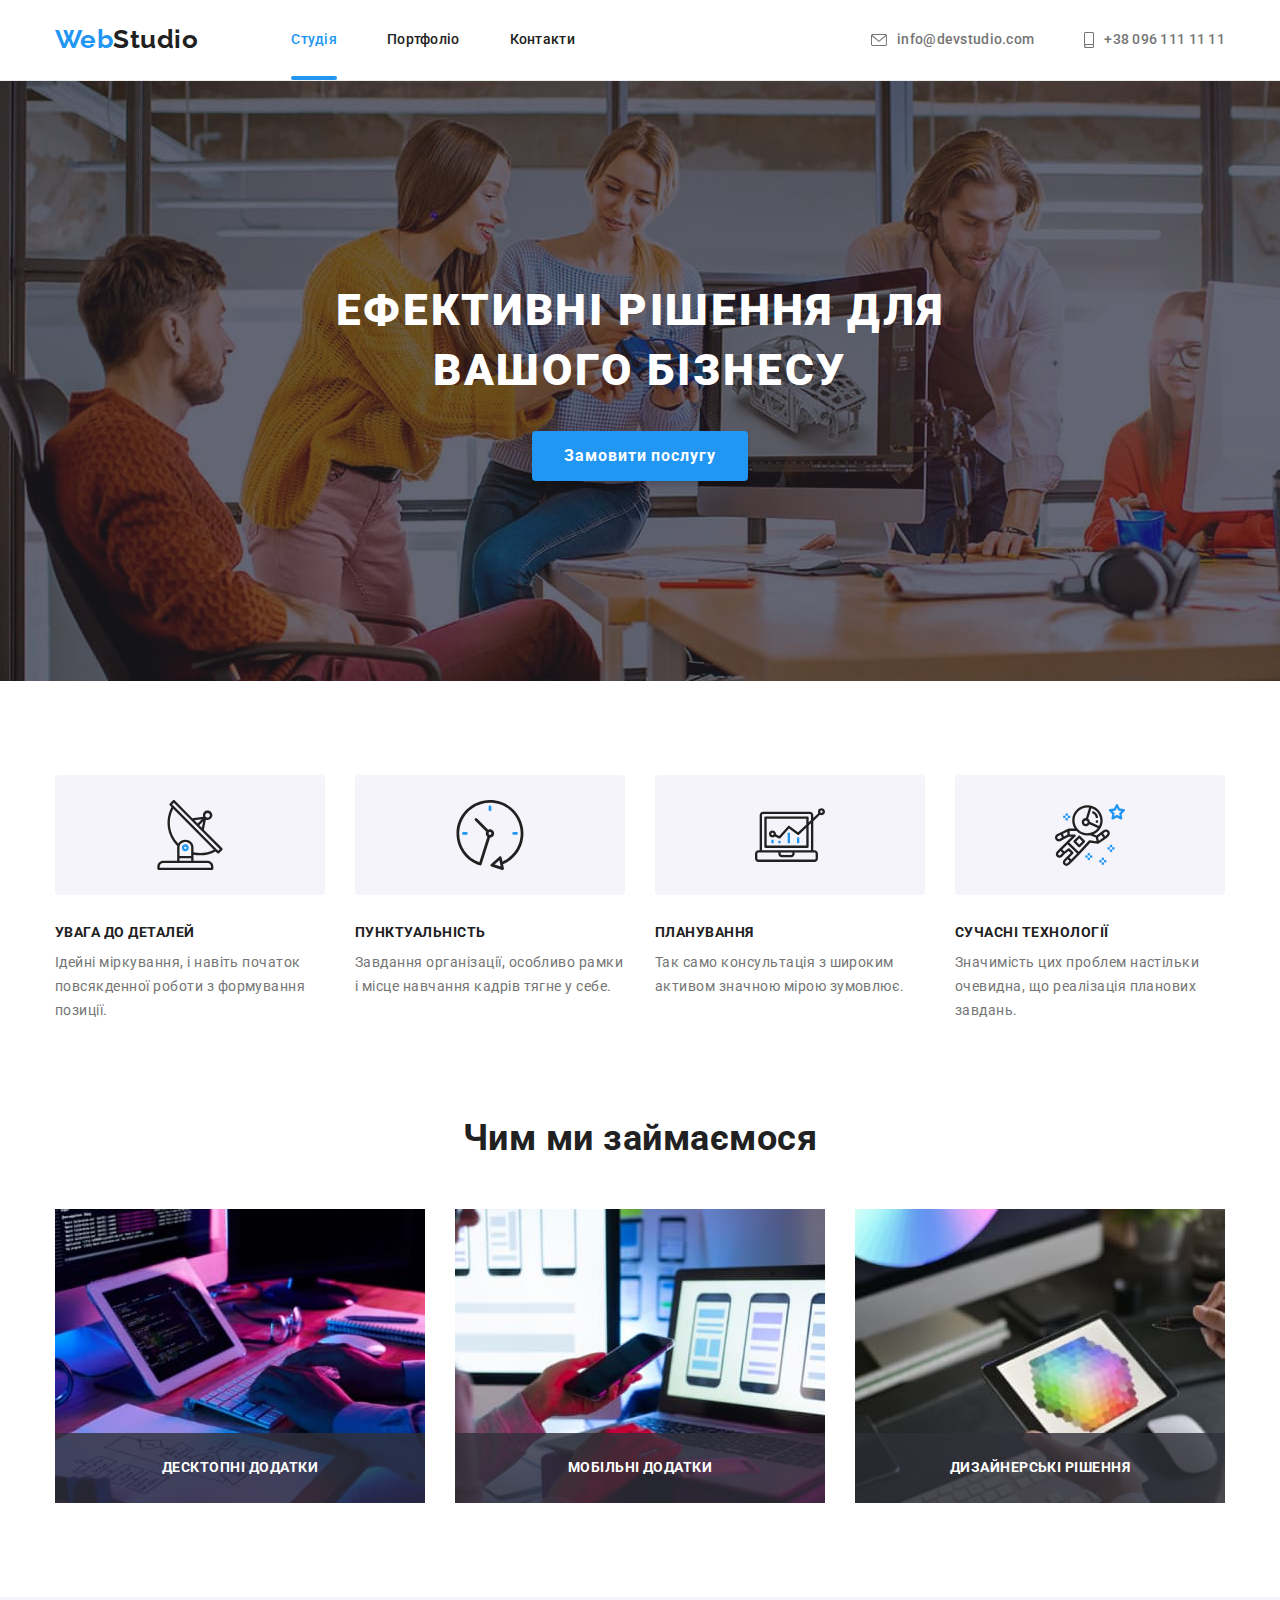
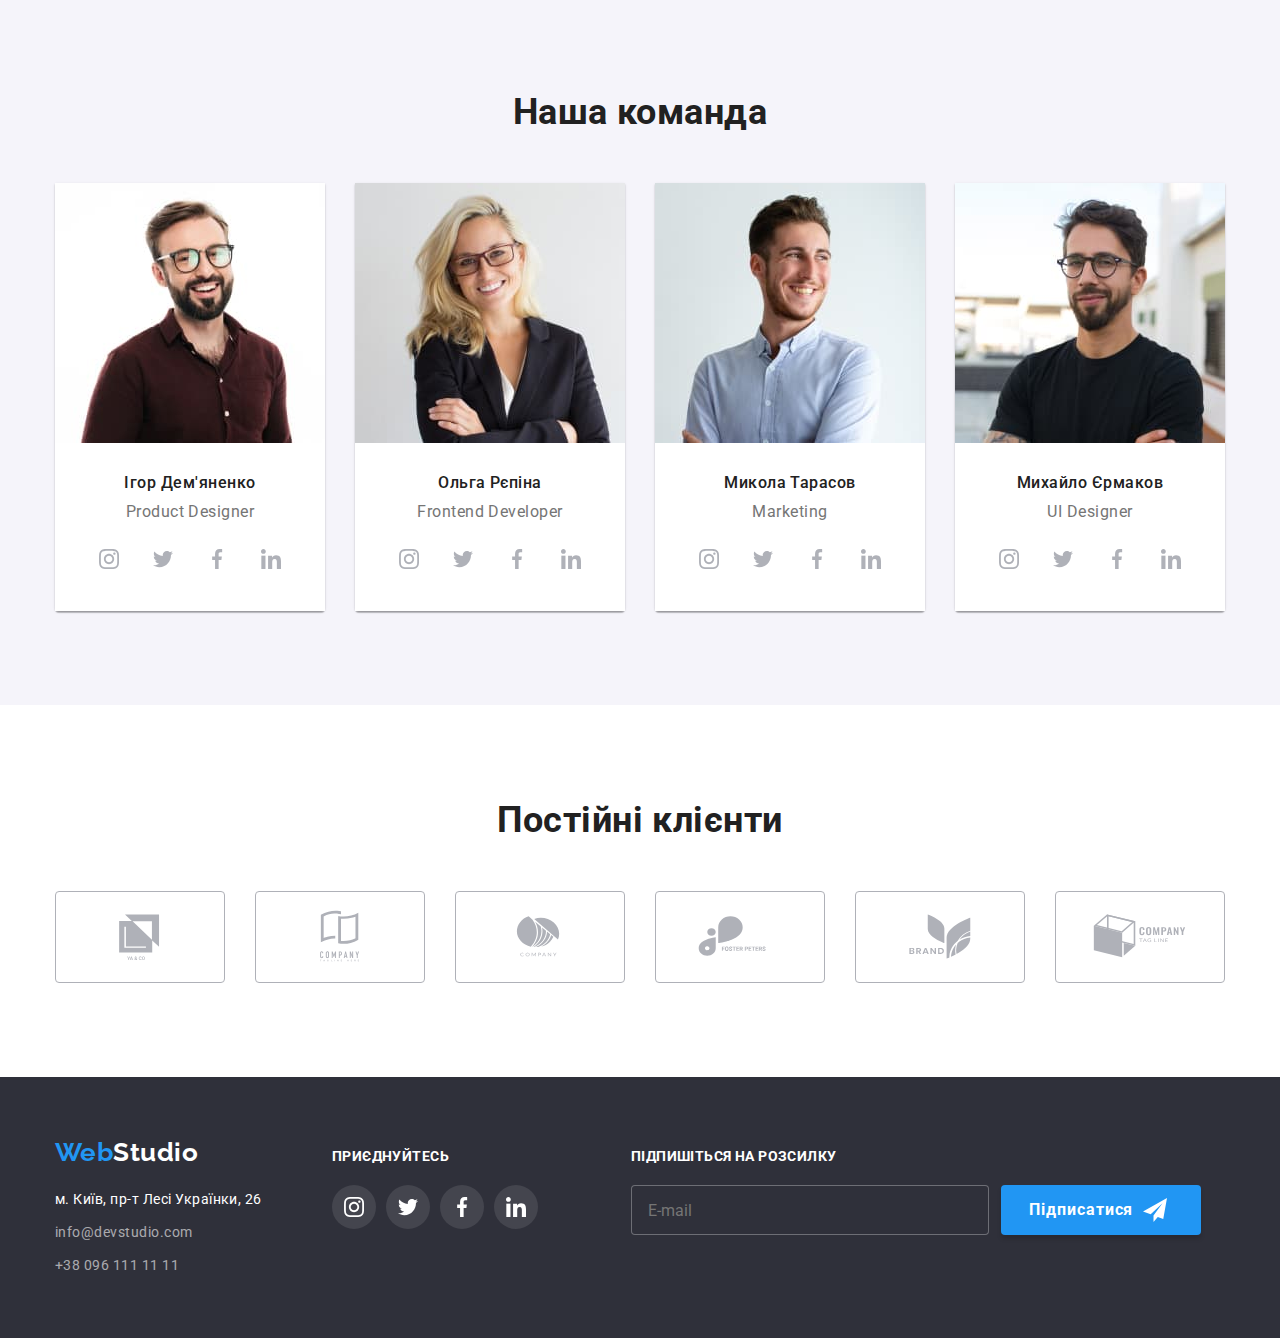
==== index.html @ 3411f54d "Initial commit" ====
<!DOCTYPE html>
<html lang="uk">
  <head>
    <meta charset="UTF-8" />
    <meta http-equiv="X-UA-Compatible" content="IE=edge" />
    <meta name="viewport" content="width=device-width, initial-scale=1.0" />
    <title>WebStudio</title>
    <link
      rel="stylesheet"
      href="https://cdnjs.cloudflare.com/ajax/libs/modern-normalize/1.0.0/modern-normalize.min.css"
    />
    <link rel="preconnect" href="https://fonts.googleapis.com" />
    <link rel="preconnect" href="https://fonts.gstatic.com" crossorigin />
    <link
      href="https://fonts.googleapis.com/css2?family=Raleway:wght@700&family=Roboto:wght@400;500;700;900&display=swap"
      rel="stylesheet"
    />
    <link rel="stylesheet" href="./css/styles.css" />
  </head>
  <body>
    <header class="header">
      <div class="navi-main container">
        <nav class="navi">
          <a href="./index.html" class="header-logo"
            >Web<span class="header-studio">Studio</span></a
          >
          <ul class="navi-list">
            <li class="navi-item">
              <a href="./index.html" class="navigation current">Студія</a>
            </li>
            <li class="navi-item"><a href="./portfolio.html" class="navigation">Портфоліо</a></li>
            <li class="navi-item"><a href="#" class="navigation">Контакти</a></li>
          </ul>
        </nav>

        <ul class="cont-list">
          <li class="cont-item contacts">
            <a href="mailto:info@devstudio.com" class="contacts-top"
              ><svg class="icon-contacts" width="16" height="12">
                <use href="./images/icons.svg#icon-envelope"></use></svg
              >info@devstudio.com</a
            >
          </li>
          <li class="cont-item">
            <a href="tel:+380961111111" class="contacts-top"
              ><svg class="icon-contacts" width="10" height="16">
                <use href="./images/icons.svg#icon-smartphone"></use></svg
              >+38 096 111 11 11</a
            >
          </li>
        </ul>
      </div>
    </header>
    <main>
      <section class="hero">
        <div class="container">
          <h1 class="hero-title">Ефективні рішення для вашого бізнесу</h1>
          <button type="button" class="button-hero" data-modal-open>Замовити послугу</button>
        </div>
      </section>
      <section class="advantages section">
        <div class="container">
          <h2 class="visually-hidden">Наші переваги</h2>
          <ul class="advantages-list">
            <li class="advantages-item icon-antenna">
              <h3 class="advantages-subtitle">Увага до деталей</h3>
              <p class="advantages-text">
                Ідейні міркування, і навіть початок повсякденної роботи з формування позиції.
              </p>
            </li>
            <li class="advantages-item icon-clock">
              <h3 class="advantages-subtitle">Пунктуальність</h3>
              <p class="advantages-text">
                Завдання організації, особливо рамки і місце навчання кадрів тягне у себе.
              </p>
            </li>
            <li class="advantages-item icon-diagram">
              <h3 class="advantages-subtitle">Планування</h3>
              <p class="advantages-text">
                Так само консультація з широким активом значною мірою зумовлює.
              </p>
            </li>
            <li class="advantages-item icon-astronaut">
              <h3 class="advantages-subtitle">Сучасні технології</h3>
              <p class="advantages-text">
                Значимість цих проблем настільки очевидна, що реалізація планових завдань.
              </p>
            </li>
          </ul>
        </div>
      </section>
      <section class="projects section">
        <div class="container">
          <h2 class="title projects-title">Чим ми займаємося</h2>
          <ul class="projects-list">
            <li class="projects-item">
              <h3 class="projects-subtitle">Десктопні додатки</h3>
              <img src="./images/imgone.jpg" alt="Програміст працює" width="370" />
            </li>
            <li class="projects-item">
              <h3 class="projects-subtitle">Мобільні додатки</h3>
              <img src="./images/imgtwo.jpg" alt=" Веб дизайнер розробляє додаток" width="370" />
            </li>
            <li class="projects-item">
              <h3 class="projects-subtitle">Дизайнерські рішення</h3>
              <img src="./images/imgthree.jpg" alt="Художник працює з планшетом" width="370" />
            </li>
          </ul>
        </div>
      </section>
      <section class="profile section">
        <div class="container">
          <h2 class="title profile-title">Наша команда</h2>
          <ul class="profile-list">
            <li class="profile-box">
              <img src="./images/teamone.jpg" alt="Ігор Дем'яненко" width="270" />
              <div class="profile-background">
                <h3 class="profile-subtitle">Ігор Дем'яненко</h3>
                <p lang="en" class="profile-text">Product Designer</p>
                <ul class="network-list">
                  <li>
                    <a href="" class="network-link"
                      ><svg class="icon-net" width="20" height="20">
                        <use href="./images/icons.svg#icon-instagram"></use></svg
                    ></a>
                  </li>
                  <li>
                    <a href="" class="network-link"
                      ><svg class="icon-net" width="20" height="20">
                        <use href="./images/icons.svg#icon-twitter"></use></svg
                    ></a>
                  </li>
                  <li>
                    <a href="" class="network-link"
                      ><svg class="icon-net" width="20" height="20">
                        <use href="./images/icons.svg#icon-facebook"></use></svg
                    ></a>
                  </li>
                  <li>
                    <a href="" class="network-link"
                      ><svg class="icon-net" width="20" height="20">
                        <use href="./images/icons.svg#icon-linkedin"></use></svg
                    ></a>
                  </li>
                </ul>
              </div>
            </li>
            <li class="profile-box">
              <img src="./images/teamtwo.jpg" alt="Ольга Рєпіна" width="270" />
              <div class="profile-background">
                <h3 class="profile-subtitle">Ольга Рєпіна</h3>
                <p lang="en" class="profile-text">Frontend Developer</p>
                <ul class="network-list">
                  <li class="network-item">
                    <a href="" class="network-link"
                      ><svg class="icon-net" width="20" height="20">
                        <use href="./images/icons.svg#icon-instagram"></use></svg
                    ></a>
                  </li>
                  <li class="network-item">
                    <a href="" class="network-link"
                      ><svg class="icon-net" width="20" height="20">
                        <use href="./images/icons.svg#icon-twitter"></use></svg
                    ></a>
                  </li>
                  <li class="network-item">
                    <a href="" class="network-link"
                      ><svg class="icon-net" width="20" height="20">
                        <use href="./images/icons.svg#icon-facebook"></use></svg
                    ></a>
                  </li>
                  <li class="network-item">
                    <a href="" class="network-link"
                      ><svg class="icon-net" width="20" height="20">
                        <use href="./images/icons.svg#icon-linkedin"></use></svg
                    ></a>
                  </li>
                </ul>
              </div>
            </li>
            <li class="profile-box">
              <img src="./images/teamthree.jpg" alt="Микола Тарасов" width="270" />
              <div class="profile-background">
                <h3 class="profile-subtitle">Микола Тарасов</h3>
                <p lang="en" class="profile-text">Marketing</p>
                <ul class="network-list">
                  <li class="network-item">
                    <a href="" class="network-link"
                      ><svg class="icon-net" width="20" height="20">
                        <use href="./images/icons.svg#icon-instagram"></use></svg
                    ></a>
                  </li>
                  <li class="network-item">
                    <a href="" class="network-link"
                      ><svg class="icon-net" width="20" height="20">
                        <use href="./images/icons.svg#icon-twitter"></use></svg
                    ></a>
                  </li>
                  <li class="network-item">
                    <a href="" class="network-link"
                      ><svg class="icon-net" width="20" height="20">
                        <use href="./images/icons.svg#icon-facebook"></use></svg
                    ></a>
                  </li>
                  <li class="network-item">
                    <a href="" class="network-link"
                      ><svg class="icon-net" width="20" height="20">
                        <use href="./images/icons.svg#icon-linkedin"></use></svg
                    ></a>
                  </li>
                </ul>
              </div>
            </li>
            <li class="profile-box">
              <img src="./images/teamfour.jpg" alt="Михайло Єрмаков" width="270" />
              <div class="profile-background">
                <h3 class="profile-subtitle">Михайло Єрмаков</h3>
                <p lang="en" class="profile-text">UI Designer</p>
                <ul class="network-list">
                  <li class="network-item">
                    <a href="" class="network-link"
                      ><svg class="icon-net" width="20" height="20">
                        <use href="./images/icons.svg#icon-instagram"></use></svg
                    ></a>
                  </li>
                  <li class="network-item">
                    <a href="" class="network-link"
                      ><svg class="icon-net" width="20" height="20">
                        <use href="./images/icons.svg#icon-twitter"></use></svg
                    ></a>
                  </li>
                  <li class="network-item">
                    <a href="" class="network-link"
                      ><svg class="icon-net" width="20" height="20">
                        <use href="./images/icons.svg#icon-facebook"></use></svg
                    ></a>
                  </li>
                  <li class="network-item">
                    <a href="" class="network-link"
                      ><svg class="icon-net" width="20" height="20">
                        <use href="./images/icons.svg#icon-linkedin"></use></svg
                    ></a>
                  </li>
                </ul>
              </div>
            </li>
          </ul>
        </div>
      </section>
      <section class="clients section">
        <div class="container">
          <h2 class="title">Постійні клієнти</h2>
          <ul class="clients-list">
            <li class="clients-item">
              <a href="" class="clients-link"
                ><svg width="106" height="60" class="icon-clients">
                  <use href="./images/icons.svg#icon-logoyaco"></use></svg
              ></a>
            </li>
            <li class="clients-item">
              <a href="" class="clients-link"
                ><svg width="106" height="60" class="icon-clients">
                  <use href="./images/icons.svg#icon-logotagline"></use></svg
              ></a>
            </li>
            <li class="clients-item">
              <a href="" class="clients-link"
                ><svg width="106" height="60" class="icon-clients">
                  <use href="./images/icons.svg#icon-logocompany"></use></svg
              ></a>
            </li>
            <li class="clients-item">
              <a href="" class="clients-link"
                ><svg width="106" height="60" class="icon-clients">
                  <use href="./images/icons.svg#icon-logofoster"></use></svg
              ></a>
            </li>
            <li class="clients-item">
              <a href="" class="clients-link"
                ><svg width="106" height="60" class="icon-clients">
                  <use href="./images/icons.svg#icon-logobrand"></use></svg
              ></a>
            </li>
            <li class="clients-item">
              <a href="" class="clients-link"
                ><svg width="106" height="60" class="icon-clients">
                  <use href="./images/icons.svg#icon-logotagcompany"></use></svg
              ></a>
            </li>
          </ul>
        </div>
      </section>
    </main>
    <footer class="footer">
      <div class="footer-container">
        <div class="contacts-block">
          <a href="./index.html" class="footer-logo"
            >Web<span class="footer-studio">Studio</span></a
          >
          <address>
            <ul class="address-list">
              <li class="address-item">
                <a
                  href="https://goo.gl/maps/CPtrU1FHBa2aNyZL9"
                  target="_blank"
                  rel="noopener noreferrer nofollow"
                  class="map-link"
                  >м. Київ, пр-т Лесі Українки, 26
                </a>
              </li>
              <li class="address-item">
                <a href="mailto:info@devstudio.com" class="contacts-bottom">info@devstudio.com</a>
              </li>
              <li class="address-item">
                <a href="tel:+380961111111" class="contacts-bottom">+38 096 111 11 11</a>
              </li>
            </ul>
          </address>
        </div>
        <div class="footer-social">
          <p class="footer-subtitle">Приєднуйтесь</p>
          <ul class="network-list">
            <li class="footer-item">
              <a href="" class="footer-link">
                <svg class="icon-net" width="20" height="20">
                  <use href="./images/icons.svg#icon-instagram"></use>
                </svg>
              </a>
            </li>
            <li class="footer-item">
              <a href="" class="footer-link"
                ><svg class="icon-net" width="20" height="20">
                  <use href="./images/icons.svg#icon-twitter"></use></svg
              ></a>
            </li>
            <li class="footer-item">
              <a href="" class="footer-link"
                ><svg class="icon-net" width="20" height="20">
                  <use href="./images/icons.svg#icon-facebook"></use></svg
              ></a>
            </li>
            <li class="footer-item">
              <a href="" class="footer-link"
                ><svg class="icon-net" width="20" height="20">
                  <use href="./images/icons.svg#icon-linkedin"></use></svg
              ></a>
            </li>
          </ul>
        </div>
        <div class="footer-subscription">
          <form class="request-form">
            <label class="footer-subtitle" name="form-label" for="person-email"
              >Підпишіться на розсилку
            </label>
            <div class="subscription-sending">
              <input
                type="email"
                class="form-input"
                name="form-input"
                id="person-email"
                placeholder="E-mail"
              />
              <button type="submit" class="button-subscription">
                Підписатися
                <svg class="icon-footer" width="24" height="24">
                  <use href="./images/icons.svg#icon-iconsend"></use>
                </svg>
              </button>
            </div>
          </form>
        </div>
      </div>
    </footer>

    <div class="backdrop is-hidden" data-modal>
      <div class="modal">
        <button class="modal-close-btn icon-modal" type="button" data-modal-close>
          <svg class="modal-close-icon" width="18" height="18">
            <use href="./images/icons.svg#icon-close-black"></use>
          </svg>
        </button>

        <form class="modal-menu">
          <h2 class="modal-title">Залиште свої дані, ми вам передзвонимо</h2>

          <label class="modal-label" for="person-name">Ім'я</label>
          <div class="modal-control">
            <input class="modal-input" type="text" name="person-name" id="person-name" />
            <svg class="modal-icon" width="18" height="18">
              <use href="./images/icons.svg#icon-iconperson"></use>
            </svg>
          </div>

          <label class="modal-label" for="person-telephone">Телефон</label>
          <div class="modal-control">
            <input class="modal-input" type="tel" name="person-telephone" id="person-telephone" />
            <svg class="modal-icon" width="18" height="18">
              <use href="./images/icons.svg#icon-iconphone"></use>
            </svg>
          </div>

          <label class="modal-label" for="person-mail">Пошта</label>
          <div class="modal-control">
            <input class="modal-input" type="email" name="person-mail" id="person-mail" />
            <svg class="modal-icon" width="18" height="18">
              <use href="./images/icons.svg#icon-iconemail"></use>
            </svg>
          </div>

          <label class="modal-label" for="person-comment">Коментар</label>
          <textarea
            class="modal-textarea"
            id="person-comment"
            name="person-comment"
            placeholder="Введіть текст"
          ></textarea>

          <div class="modal-checkbox">
            <label class="checkbox-label" for="terms-checkbox">
              <div class="checkbox-icon">
                <input
                  class="checkbox-input visually-hidden"
                  id="terms-checkbox"
                  type="checkbox"
                  name="terms-checkbox"
                />
                <svg class="check-icon" width="16" height="15">
                  <use href="./images/icons.svg#icon-iconcheck"></use>
                </svg>
              </div>
              Погоджуюся з розсилкою та приймаю
              <a class="checkbox-link" href="#">Умови договору</a></label
            >
          </div>
          <button type="submit" class="button-modal">Відправити</button>
        </form>
      </div>
    </div>

    <script src="./js/modal.js"></script>
  </body>
</html>
---- css/styles.css ----
/* основний фон білий #ffffff */
/* акцент #2196f3 */
/* основний колір тексту #757575; */
/* колір заголовків текстку #212121; */
/* колір фону футера #2f303a */
/* 
 */

:root {
  --primary-text-color: #757575;
  --title-text-color: #212121;
  --primary-text-footer: rgba(255, 255, 255, 0.6);
  --accent-color: #2196f3;
  --primary-white-color: #ffffff;
  --primary-background-footer: #2f303a;
  --filter-background: #f5f4fa;
  --primary-icon-color: #afb1b8;
  --item-set-gap: 30px;
  --icon-set-gap: 10px;
  --transition-time: cubic-bezier(0.4, 0, 0.2, 1);
}

body {
  background-color: var(--primary-white-color);
  color: var(--primary-text-color);
  font-family: 'Roboto', sans-serif;
  letter-spacing: 0.03em;
}

h1,
h2,
h3,
h4,
h5,
h6,
p {
  margin: 0;
}
ul {
  list-style: none;
  margin: 0;
  padding: 0;
}

img {
  display: block;
  /* object-fit: cover; */
}
.section {
  padding-top: 94px;
  padding-bottom: 94px;
}

.container {
  width: 1200px;
  padding-left: 15px;
  padding-right: 15px;
  margin: 0 auto;
}

/* .list {
  list-style-type: none;
  display: flex;
  margin: 0;
  padding: 0;
} */

.title {
  color: var(--title-text-color);
  font-weight: 700;
  font-size: 36px;
  line-height: 1.17;
  text-align: center;
  margin-bottom: 50px;
}
/* Логотип верхній */

.header-logo {
  font-family: 'Raleway', sans-serif;
  color: var(--accent-color);
  font-weight: 700;
  font-size: 26px;
  line-height: 1.19;
  text-decoration-line: none;
  padding-top: 24px;
  padding-bottom: 25px;
  margin-right: 93px;
}

.header-studio {
  font-family: 'raleway', sans-serif;
  color: var(--title-text-color);
  font-weight: 700;
  font-size: 26px;
  line-height: 1.19;
  text-decoration-line: none;
  padding-top: 24px;
  padding-bottom: 25px;
}

.header {
  border-bottom: 1px solid #ececec;
}

/* Навігація */
.navi-main {
  display: flex;
}

.navi {
  padding: 0;
  margin: 0;
  display: flex;
  align-items: center;
  margin-right: auto;
}

.navi-list {
  display: flex;
  align-items: center;
  padding: 0;
  margin: 0;
}

.navi-item {
  display: flex;
  align-content: center;
  /* position: relative; */
}

.navi-item:not(:last-child) {
  margin-right: 50px;
}

.navigation {
  color: var(--title-text-color);
  text-decoration-line: none;
  font-weight: 500;
  font-size: 14px;
  line-height: 1.14;
  letter-spacing: 0.02em;
  padding-top: 32px;
  padding-bottom: 32px;
  transition: color 250ms var(--transition-time);
  position: relative;
}

.navigation:hover,
.navigation:focus {
  color: var(--accent-color);
}

.navigation.current::after {
  content: '';
  position: absolute;
  width: 100%;
  height: 4px;
  background-color: var(--accent-color);
  border-radius: 2px;
  bottom: 0;
  right: 0px;
}

.navigation.current {
  color: var(--accent-color);
}

/* Контакти */

.cont-list {
  display: flex;
  align-items: center;
  padding: 0;
  margin: 0;
}

.cont-item {
  display: flex;
  align-content: center;
  justify-content: center;
}

.icon-contacts {
  margin-right: 10px;
}

.cont-item.contacts:not(:last-child) {
  margin-right: 50px;
}
.contacts-list {
  list-style-type: none;
}

.contacts-top {
  color: var(--primary-text-color);
  text-decoration-line: none;
  font-weight: 500;
  font-size: 14px;
  line-height: 1.14;
  letter-spacing: 0.02em;
  padding-top: 32px;
  padding-bottom: 32px;
  fill: var(--primary-text-color);
  display: flex;
  align-items: center;
  justify-content: center;
  transition: color 250ms var(--transition-time), fill 250ms var(--transition-time);
}

.contacts-top:hover,
.contacts-top:focus {
  color: var(--accent-color);
  fill: var(--accent-color);
}

/* Герой */

.hero {
  background-color: var(--primary-background-footer);
  display: flex;
  flex-direction: column;
  align-items: center;
  padding-top: 200px;
  padding-bottom: 200px;
  max-width: 1600px;
  height: 600px;
  margin: 0 auto;
  background-image: linear-gradient(to right, rgba(47, 48, 58, 0.4), rgba(47, 48, 58, 0.4)),
    url(../images/herobackground.jpg);
}

.hero-title {
  color: var(--primary-white-color);
  font-weight: 900;
  font-size: 44px;
  line-height: 1.36;
  text-align: center;
  letter-spacing: 0.06em;
  text-transform: uppercase;
  display: flex;
  width: 696px;
  margin-bottom: 30px;
  margin-right: auto;
  margin-left: auto;
}

.container > .button-hero {
  display: flex;
  margin: 0 auto;
}

.button-hero {
  font-family: inherit;
  color: var(--primary-white-color);
  background-color: var(--accent-color);
  border-color: var(--accent-color);
  border-radius: 4px;
  border-style: none;
  font-weight: 700;
  font-size: 16px;
  line-height: 1.88;
  letter-spacing: 0.06em;
  cursor: pointer;
  box-shadow: 0px 4px 4px rgba(0, 0, 0, 0.15);
  padding: 10px 32px;
  transition: background-color 250ms var(--transition-time),
    border-color 250ms var(--transition-time);
}

.button-hero:hover,
.button-hero:focus {
  background-color: #188ce8;
  border-color: #188ce8;
}

/* Наші переваги */

.advantages-list {
  display: flex;
  gap: var(--item-set-gap);
}

.advantages-item::before {
  content: '';
  display: block;
  height: 120px;
  background-color: var(--filter-background);
  padding: 25px 100px;
  margin-bottom: 30px;
  background-position: center;
  background-repeat: no-repeat;
  border-radius: 4px;
}
.icon-antenna::before {
  background-image: url(../images/antenna.svg);
}
.icon-clock::before {
  background-image: url(../images/clock.svg);
}
.icon-diagram::before {
  background-image: url(../images/diagram.svg);
}
.icon-astronaut::before {
  background-image: url(../images/astronaut.svg);
}
.advantages-item {
  width: 270px;
  text-align: left;
}
/* .advantages-item:not(:last-child) {
  margin-right: 30px;
} */

.advantages-title {
  visibility: hidden;
  color: var(--title-text-color);
}

.advantages-subtitle {
  color: var(--title-text-color);
  font-weight: 700;
  font-size: 14px;
  line-height: 1.14;
  text-transform: uppercase;
  margin-bottom: 10px;
}

.advantages-text {
  color: var(--primary-text-color);
  font-size: 14px;
  line-height: 1.71;
}

/* Чим ми займаємось */

.projects.section {
  padding-top: 0px;
}

.projects-list {
  position: relative;
  display: flex;
  gap: var(--item-set-gap);
}

.projects-subtitle {
  color: var(--primary-white-color);
  font-weight: 700;
  font-size: 14px;
  line-height: 1.14;
  text-transform: uppercase;
  background-color: rgba(47, 48, 58, 0.8);
  display: flex;
  align-items: center;
  justify-content: center;
  position: absolute;
  width: 370px;
  height: 70px;
  bottom: 0;
}
/* Наша команда */

.profile {
  margin-top: 0;
  margin-bottom: 0;
  background-color: #f5f4fa;
}

.profile-background {
  background-color: var(--primary-white-color);
  padding: 30px;
}

.profile-list {
  display: flex;
  gap: var(--item-set-gap);
}
.profile-box {
  box-shadow: 0px 1px 3px rgba(0, 0, 0, 0.12), 0px 1px 1px rgba(0, 0, 0, 0.14),
    0px 2px 1px rgba(0, 0, 0, 0.2);
  border-radius: 0px 0px 4px 4px;
}

.profile-subtitle {
  color: var(--title-text-color);
  font-weight: 500;
  font-size: 16px;
  line-height: 1.19;
  text-align: center;
  margin-bottom: 10px;
}

.profile-text {
  color: var(--primary-text-color);
  font-size: 16px;
  line-height: 1.19;
  text-align: center;
  margin-bottom: 16px;
}

.network-list {
  display: flex;
  gap: var(--icon-set-gap);
  align-items: center;
  justify-content: center;
}

.network-link {
  display: flex;
  width: 44px;
  height: 44px;
  border-radius: 50%;
  background-color: var(--primary-white-color);
  fill: var(--primary-icon-color);
  justify-content: center;
  align-items: center;
  transition: fill 250ms var(--transition-time), background-color 250ms var(--transition-time);
}

.network-link:hover,
.network-link:focus {
  fill: var(--primary-white-color);
  background-color: var(--accent-color);
}

/* Наші клієнти */

.clients-list {
  display: flex;
  gap: var(--item-set-gap);
  justify-content: center;
}
.clients-item {
  display: flex;
  justify-content: center;
  align-items: center;
}

.icon-clients {
  fill: var(--primary-icon-color);
  transition: fill 250ms var(--transition-time);
}
.clients-link {
  width: 170px;
  height: 92px;
  padding: 16px 32px;
  display: flex;
  border: 1px solid var(--primary-icon-color);
  border-radius: 4px;
  align-items: center;
  justify-content: center;
  fill: var(--primary-icon-color);
  transition: fill 250ms var(--transition-time), border 250ms var(--transition-time);
}
.clients-link:hover,
.clients-link:focus {
  border: 1px solid var(--accent-color);
}

.clients-link:hover .icon-clients,
.clients-link:focus .icon-clients {
  fill: var(--accent-color);
}

/* Портфоліо */

.visually-hidden {
  position: absolute;
  white-space: nowrap;
  width: 1px;
  height: 1px;
  overflow: hidden;
  border: 0;
  padding: 0;
  clip: rect(0 0 0 0);
  clip-path: inset(50%);
  margin: -1px;
}
.portfolio-list {
  display: flex;
  justify-content: center;
  align-items: center;
  flex-wrap: wrap;
  gap: 8px;
  margin-bottom: 50px;
}

.portfolio-buttons {
  color: var(--title-text-color);
  background-color: var(--filter-background);
  text-decoration-line: none;
  border-color: var(--filter-background);
  border-radius: 4px;
  border-style: none;
  font-family: inherit;
  font-weight: 500;
  font-size: 16px;
  line-height: 1.63;
  cursor: pointer;
  padding: 6px 22px;
  transition: color 250ms var(--transition-time), background-color 250ms var(--transition-time),
    border-color 250ms var(--transition-time), box-shadow 250ms var(--transition-time);
}

.portfolio-buttons:hover,
.portfolio-buttons:focus {
  color: var(--primary-white-color);
  background-color: var(--accent-color);
  border-color: var(--accent-color);
  box-shadow: 0px 3px 1px rgba(0, 0, 0, 0.1), 0px 1px 2px rgba(0, 0, 0, 0.08),
    0px 2px 2px rgba(0, 0, 0, 0.12);
  /* padding: 6px 24px; */
}
/* Галерея */

.gallery {
  list-style-type: none;
  display: flex;
  flex-wrap: wrap;
  gap: var(--item-set-gap);
}

.gallery-link {
  text-decoration-line: none;
  display: flex;
  flex-direction: column;
  transition: box-shadow 250ms var(--transition-time);
}

.gallery-link:hover,
.gallery-link:focus {
  box-shadow: 0px 1px 1px rgba(0, 0, 0, 0.12), 0px 4px 4px rgba(0, 0, 0, 0.06),
    1px 4px 6px rgba(0, 0, 0, 0.16);
  outline: none;
}

.gallery-item {
  display: flex;
  flex-direction: column;
  padding: 20px 24px;
  border-bottom: 1px solid #eeeeee;
  border-right: 1px solid #eeeeee;
  border-left: 1px solid #eeeeee;
}

.gallery-title {
  color: var(--title-text-color);
  font-weight: 700;
  font-size: 18px;
  line-height: 2;
  text-align: left;
  letter-spacing: 0.06em;
  margin-bottom: 4px;
}
.gallery-text {
  color: var(--primary-text-color);
  font-size: 16px;
  line-height: 1.88;
  text-align: left;
}

.gallery-text-hidden {
  position: absolute;
  font-size: 18px;
  line-height: 1.56;
  color: var(--primary-white-color);
  background-color: rgba(33, 150, 243, 0.9);
  display: flex;
  align-items: flex-start;
  justify-content: center;
  top: 0;
  left: 0;
  width: 100%;
  height: 100%;
  padding-left: 47px;
  padding-right: 47px;
  padding-top: 34px;
  transform: translateY(100%);
  transition: transform 250ms var(--transition-time);
}

.gallery-overflow {
  position: relative;
  overflow: hidden;
}

.gallery-link:hover .gallery-text-hidden,
.gallery-link:focus .gallery-text-hidden {
  transform: translateX(0);
}

/* Футер */

.footer {
  background-color: var(--primary-background-footer);
  padding-top: 60px;
  padding-bottom: 60px;
}

.footer-container {
  width: 1200px;

  padding-left: 15px;
  padding-right: 15px;
  margin: 0 auto;
  display: flex;
  align-items: baseline;
}
/* Логотип нижній */

.footer-logo {
  font-family: 'Raleway', sans-serif;
  color: var(--accent-color);
  text-decoration-line: none;
  font-weight: 700;
  font-size: 26px;
  line-height: 1.19;
  margin-bottom: 20px;
  display: flex;
}

.footer-studio {
  font-family: 'Raleway', sans-serif;
  color: var(--primary-white-color);
  font-weight: 700;
  font-size: 26px;
  line-height: 1.19;
}

/* Контакти нижні */

.address-list {
  display: flex;
  flex-direction: column;
  gap: 9px;
}

.map-link {
  color: var(--primary-white-color);
  text-decoration-line: none;
  font-style: normal;
  font-size: 14px;
  line-height: 1.71;
}
.contacts-block {
  margin-right: 70px;
}

.contacts-bottom {
  color: var(--primary-text-footer);
  font-style: normal;
  font-size: 14px;
  line-height: 1.71;
  text-decoration-line: none;
  transition: color 250ms var(--transition-time);
}

.contacts-bottom:hover,
.contacts-bottom:focus {
  color: var(--accent-color);
}

.footer-social {
  margin-right: 93px;
}

.footer-subtitle {
  color: var(--primary-white-color);
  font-weight: 700;
  font-size: 14px;
  line-height: 1.14;
  text-transform: uppercase;
  letter-spacing: 0.03em;
  margin-bottom: 20px;
  display: block;
}

.footer-link {
  display: flex;
  width: 44px;
  height: 44px;
  border-radius: 50%;
  background-color: rgba(255, 255, 255, 0.1);
  fill: var(--primary-white-color);
  justify-content: center;
  align-items: center;
  transition: background-color 250ms var(--transition-time);
}

.footer-link:hover,
.footer-link:focus {
  background-color: var(--accent-color);
}

.button-subscription {
  font-family: inherit;
  color: var(--primary-white-color);
  background-color: var(--accent-color);
  border-color: var(--accent-color);
  border-radius: 4px;
  border-style: none;
  font-weight: 700;
  font-size: 16px;
  line-height: 1.88;
  letter-spacing: 0.06em;
  cursor: pointer;
  padding: 10px 28px;
  box-shadow: 0px 4px 4px rgba(0, 0, 0, 0.15);
  display: flex;
  gap: 10px;
  flex-direction: row;
  align-items: center;
  width: 200px;
  height: 50px;
  fill: var(--primary-white-color);
  transition: background-color 250ms var(--transition-time),
    border-color 250ms var(--transition-time);
}

.button-subscription:hover {
  border-color: #188ce8;
  background-color: #188ce8;
}
.subscription-sending {
  display: flex;
  flex-direction: row;
  gap: 12px;
}

.form-input {
  width: 358px;
  height: 50px;
  border: 1px solid rgba(255, 255, 255, 0.3);
  border-radius: 4px;
  background-color: var(--primary-background-footer);
  color: var(--primary-white-color);
  padding: 15px 16px;
  outline: none;
}

.form-input:focus {
  border-color: var(--accent-color);
}

.icon-footer {
  display: flex;
  flex-direction: row;
  align-items: center;
}
/* Модальне вікно */

.backdrop {
  position: fixed;
  z-index: 1;
  top: 0;
  left: 0;
  width: 100%;
  height: 100%;
  background-color: rgba(0, 0, 0, 0.25);
  opacity: 1;
  visibility: visible;
  transition: opacity 250ms var(--transition-time), visibility 250ms var(--transition-time);
}

.backdrop.is-hidden {
  opacity: 0;
  visibility: hidden;
  pointer-events: none;
}

.backdrop.is-hidden .modal {
  transform: translate(-50%, -50%) scale(0.5);
}

.modal {
  position: absolute;
  top: 50%;
  left: 50%;
  transform: translate(-50%, -50%) scale(1);
  min-width: 528px;
  min-height: 581px;
  padding: 40px;
  background-color: var(--primary-white-color);
  transition: transform 250ms var(--transition-time);
}

.modal-close-btn {
  position: absolute;
  right: 8px;
  top: 8px;
  width: 30px;
  height: 30px;
  background-color: var(--primary-white-color);
  border: 1px solid #0000001a;
  border-radius: 50%;
  content: '';
  cursor: pointer;
}

.modal-close-icon {
  position: absolute;
  top: 5px;
  left: 5px;
  fill: currentColor;
  transition: fill 250ms var(--transition-time);
}

.modal-close-btn:hover .modal-close-icon {
  fill: var(--accent-color);
}

.modal-menu {
  display: flex;
  flex-direction: column;
}

.modal-title {
  font-size: 20px;
  line-height: 1.15;
  color: var(--title-text-color);
  text-align: center;
  margin-bottom: 12px;
}

.modal-control {
  position: relative;
  margin-bottom: 10px;
}

.modal-label {
  letter-spacing: 0.01em;
  line-height: 1.17;
  font-size: 12px;
  color: var(--primary-text-color);
  margin-bottom: 4px;
}

.modal-input {
  width: 100%;
  padding: 11px 11px 11px 33px;
  border: 1px solid rgba(33, 33, 33, 0.2);
  border-radius: 4px;
  outline: none;
  transition: border-color 250ms var(--transition-time);
}

.modal-input:focus {
  border-color: var(--accent-color);
}

.modal-icon {
  position: absolute;
  left: 15px;
  top: 50%;
  transform: translateY(-50%);
  fill: black;
  transition: fill 250ms var(--transition-time);
}

.modal-control:focus-within .modal-icon {
  fill: var(--accent-color);
}

.modal-textarea {
  width: 100%;
  height: 120px;
  padding: 12px 16px;
  border: 1px solid rgba(33, 33, 33, 0.2);
  border-radius: 4px;
  outline: none;
  margin-bottom: 20px;
  resize: none;
}

.modal-textarea:focus {
  border-color: var(--accent-color);
}
.textarea {
  margin-bottom: 4px;
}

.modal-textarea::placeholder {
  color: rgba(117, 117, 117, 0.5);
  font-size: 12px;
  line-height: 1.17;
  letter-spacing: 0.01em;
}

.modal-checkbox {
  margin-bottom: 30px;
}

.checkbox-input {
  appearance: none;
  position: absolute;
  top: 4px;
  left: 3px;
}

.checkbox-label {
  position: relative;
  font-size: 14px;
  line-height: 1.71;
  cursor: pointer;
  display: flex;
  flex-direction: row;
  justify-content: center;
  align-items: center;
  gap: 7px;
}

.checkbox-link {
  color: var(--accent-color);
}

.checkbox-icon {
  position: relative;
  cursor: pointer;
  width: 16px;
  height: 15px;
  border: 2px solid var(--title-text-color);
  border-radius: 2px;
}

.check-icon {
  position: absolute;
  top: -2px;
  left: -2px;
  color: inherit;
  border-radius: 2px;
  opacity: 0;
  transition: background-color 250ms var(--transition-time), fill 250ms var(--transition-time),
    opacity 250ms var(--transition-time);
}

.checkbox-input:checked + .check-icon {
  background-color: var(--accent-color);
  fill: var(--primary-white-color);
  opacity: 1;
}

.button-modal {
  font-family: inherit;
  color: var(--primary-white-color);
  background-color: var(--accent-color);
  border-color: var(--accent-color);
  border-radius: 4px;
  border-style: none;
  width: 200px;
  height: 50px;
  display: flex;
  justify-content: center;
  margin: 0 auto;
  font-weight: 700;
  font-size: 16px;
  line-height: 1.88;
  letter-spacing: 0.06em;
  cursor: pointer;
  box-shadow: 0px 4px 4px rgba(0, 0, 0, 0.15);
  padding: 10px 32px;
  transition: background-color 250ms var(--transition-time),
    border-color 250ms var(--transition-time);
}

.button-modal:hover,
.button-modal:focus {
  background-color: #188ce8;
}
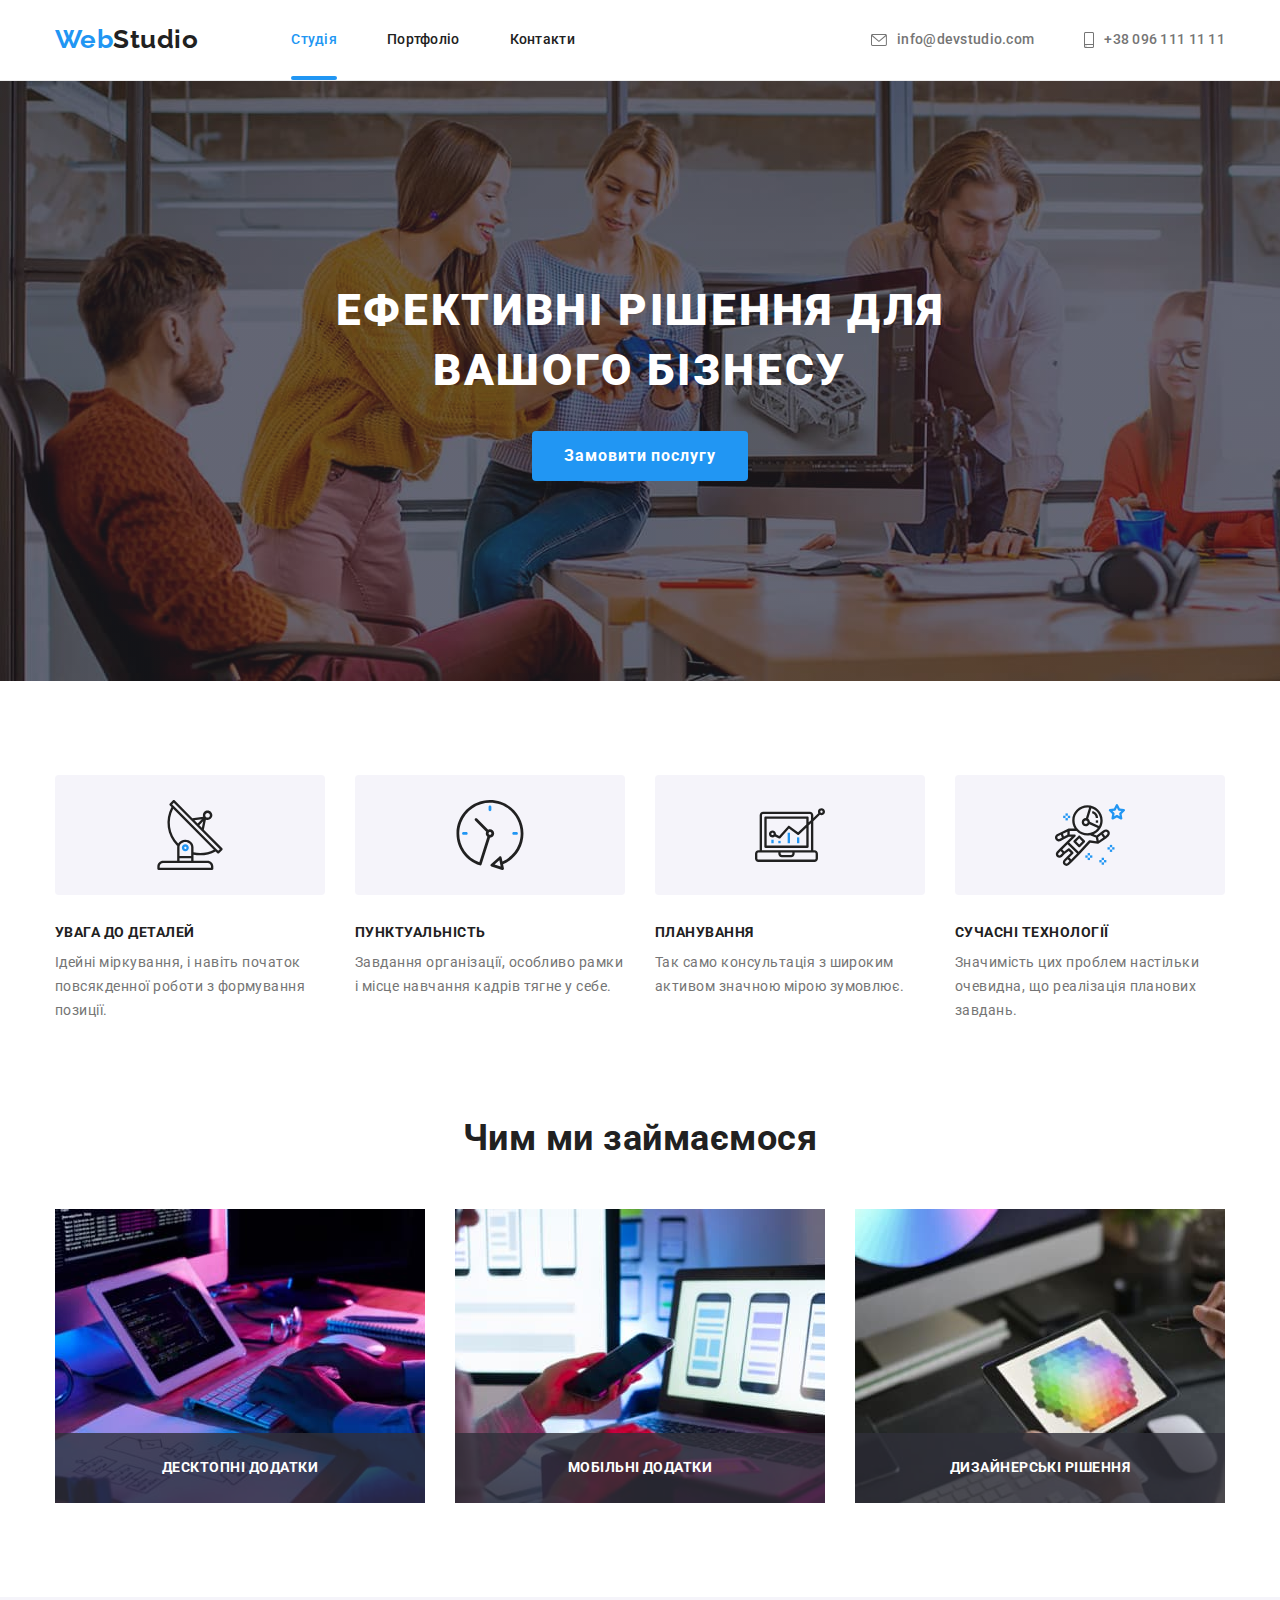
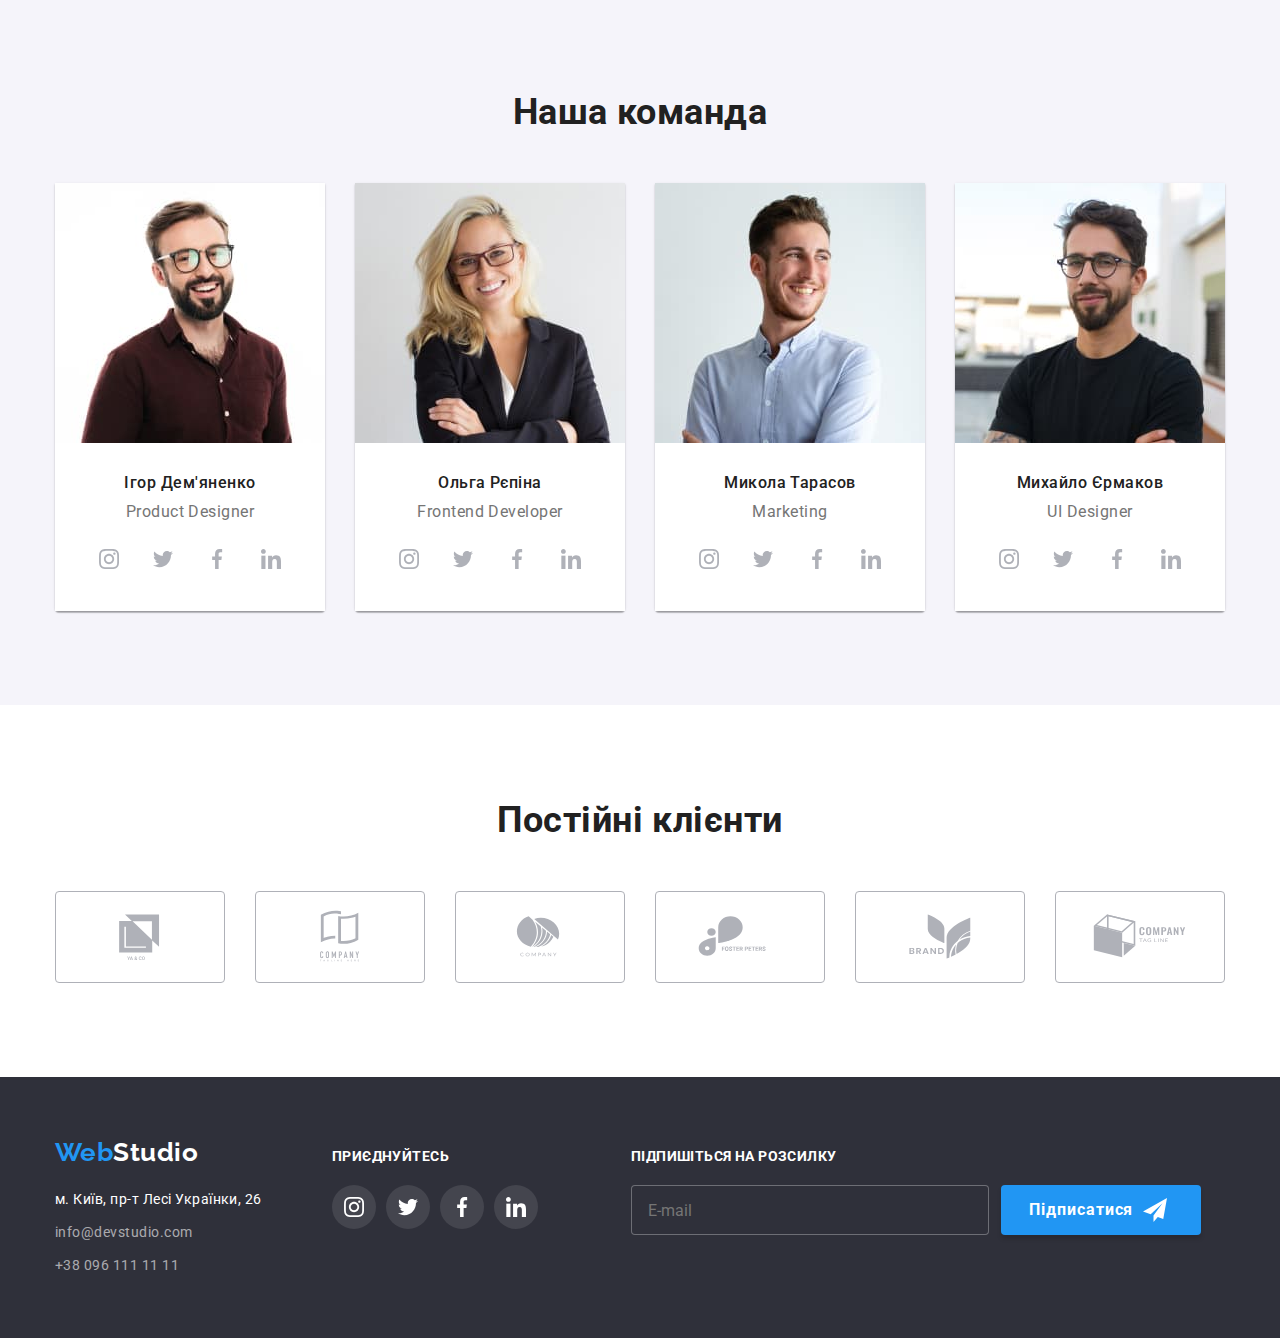
==== commit 153a5fdc: "add BEM" ====
--- a/index.html
+++ b/index.html
@@ -19,31 +19,33 @@
   </head>
   <body>
     <header class="header">
-      <div class="navi-main container">
-        <nav class="navi">
-          <a href="./index.html" class="header-logo"
-            >Web<span class="header-studio">Studio</span></a
+      <div class="header-nav__container">
+        <nav class="header-nav__menu">
+          <a href="./index.html" class="header-nav__logo"
+            >Web<span class="header-nav__logo--studio">Studio</span></a
           >
-          <ul class="navi-list">
-            <li class="navi-item">
-              <a href="./index.html" class="navigation current">Студія</a>
-            </li>
-            <li class="navi-item"><a href="./portfolio.html" class="navigation">Портфоліо</a></li>
-            <li class="navi-item"><a href="#" class="navigation">Контакти</a></li>
+          <ul class="header-nav__list">
+            <li class="header-nav__item">
+              <a href="./index.html" class="header-nav__link current">Студія</a>
+            </li>
+            <li class="header-nav__item">
+              <a href="./portfolio.html" class="header-nav__link">Портфоліо</a>
+            </li>
+            <li class="header-nav__item"><a href="#" class="header-nav__link">Контакти</a></li>
           </ul>
         </nav>
 
-        <ul class="cont-list">
-          <li class="cont-item contacts">
-            <a href="mailto:info@devstudio.com" class="contacts-top"
-              ><svg class="icon-contacts" width="16" height="12">
+        <ul class="header-contacts__list">
+          <li class="header-contacts__item">
+            <a href="mailto:info@devstudio.com" class="header-contacts__link"
+              ><svg class="header-contacts__icon" width="16" height="12">
                 <use href="./images/icons.svg#icon-envelope"></use></svg
               >info@devstudio.com</a
             >
           </li>
-          <li class="cont-item">
-            <a href="tel:+380961111111" class="contacts-top"
-              ><svg class="icon-contacts" width="10" height="16">
+          <li class="header-contacts__item">
+            <a href="tel:+380961111111" class="header-contacts__link"
+              ><svg class="header-contacts__icon" width="10" height="16">
                 <use href="./images/icons.svg#icon-smartphone"></use></svg
               >+38 096 111 11 11</a
             >
@@ -54,35 +56,37 @@
     <main>
       <section class="hero">
         <div class="container">
-          <h1 class="hero-title">Ефективні рішення для вашого бізнесу</h1>
-          <button type="button" class="button-hero" data-modal-open>Замовити послугу</button>
+          <h1 class="hero__title">Ефективні рішення для вашого бізнесу</h1>
+          <button type="button" class="hero__button primary__button" data-modal-open>
+            Замовити послугу
+          </button>
         </div>
       </section>
       <section class="advantages section">
         <div class="container">
-          <h2 class="visually-hidden">Наші переваги</h2>
-          <ul class="advantages-list">
-            <li class="advantages-item icon-antenna">
-              <h3 class="advantages-subtitle">Увага до деталей</h3>
-              <p class="advantages-text">
+          <h2 class="advantages visually-hidden">Наші переваги</h2>
+          <ul class="advantages__list">
+            <li class="advantages__item advantages__item--antenna">
+              <h3 class="advantages__subtitle">Увага до деталей</h3>
+              <p class="advantages__text">
                 Ідейні міркування, і навіть початок повсякденної роботи з формування позиції.
               </p>
             </li>
-            <li class="advantages-item icon-clock">
-              <h3 class="advantages-subtitle">Пунктуальність</h3>
-              <p class="advantages-text">
+            <li class="advantages__item advantages__item--clock">
+              <h3 class="advantages__subtitle">Пунктуальність</h3>
+              <p class="advantages__text">
                 Завдання організації, особливо рамки і місце навчання кадрів тягне у себе.
               </p>
             </li>
-            <li class="advantages-item icon-diagram">
-              <h3 class="advantages-subtitle">Планування</h3>
-              <p class="advantages-text">
+            <li class="advantages__item advantages__item--diagram">
+              <h3 class="advantages__subtitle">Планування</h3>
+              <p class="advantages__text">
                 Так само консультація з широким активом значною мірою зумовлює.
               </p>
             </li>
-            <li class="advantages-item icon-astronaut">
-              <h3 class="advantages-subtitle">Сучасні технології</h3>
-              <p class="advantages-text">
+            <li class="advantages__item advantages__item--astronaut">
+              <h3 class="advantages__subtitle">Сучасні технології</h3>
+              <p class="advantages__text">
                 Значимість цих проблем настільки очевидна, що реалізація планових завдань.
               </p>
             </li>
@@ -91,18 +95,18 @@
       </section>
       <section class="projects section">
         <div class="container">
-          <h2 class="title projects-title">Чим ми займаємося</h2>
-          <ul class="projects-list">
-            <li class="projects-item">
-              <h3 class="projects-subtitle">Десктопні додатки</h3>
+          <h2 class="title">Чим ми займаємося</h2>
+          <ul class="projects__list">
+            <li class="projects__item">
+              <h3 class="projects__subtitle">Десктопні додатки</h3>
               <img src="./images/imgone.jpg" alt="Програміст працює" width="370" />
             </li>
-            <li class="projects-item">
-              <h3 class="projects-subtitle">Мобільні додатки</h3>
+            <li class="projects__item">
+              <h3 class="projects__subtitle">Мобільні додатки</h3>
               <img src="./images/imgtwo.jpg" alt=" Веб дизайнер розробляє додаток" width="370" />
             </li>
-            <li class="projects-item">
-              <h3 class="projects-subtitle">Дизайнерські рішення</h3>
+            <li class="projects__item">
+              <h3 class="projects__subtitle">Дизайнерські рішення</h3>
               <img src="./images/imgthree.jpg" alt="Художник працює з планшетом" width="370" />
             </li>
           </ul>
@@ -110,134 +114,134 @@
       </section>
       <section class="profile section">
         <div class="container">
-          <h2 class="title profile-title">Наша команда</h2>
-          <ul class="profile-list">
-            <li class="profile-box">
+          <h2 class="title">Наша команда</h2>
+          <ul class="profile__list">
+            <li class="profile__item">
               <img src="./images/teamone.jpg" alt="Ігор Дем'яненко" width="270" />
-              <div class="profile-background">
-                <h3 class="profile-subtitle">Ігор Дем'яненко</h3>
-                <p lang="en" class="profile-text">Product Designer</p>
-                <ul class="network-list">
+              <div class="profile__background">
+                <h3 class="profile__subtitle">Ігор Дем'яненко</h3>
+                <p lang="en" class="profile__text">Product Designer</p>
+                <ul class="network__list">
                   <li>
-                    <a href="" class="network-link"
-                      ><svg class="icon-net" width="20" height="20">
+                    <a href="" class="network__link"
+                      ><svg class="network__icon" width="20" height="20">
                         <use href="./images/icons.svg#icon-instagram"></use></svg
                     ></a>
                   </li>
                   <li>
-                    <a href="" class="network-link"
-                      ><svg class="icon-net" width="20" height="20">
+                    <a href="" class="network__link"
+                      ><svg class="network__icon" width="20" height="20">
                         <use href="./images/icons.svg#icon-twitter"></use></svg
                     ></a>
                   </li>
                   <li>
-                    <a href="" class="network-link"
-                      ><svg class="icon-net" width="20" height="20">
+                    <a href="" class="network__link"
+                      ><svg class="network__icon" width="20" height="20">
                         <use href="./images/icons.svg#icon-facebook"></use></svg
                     ></a>
                   </li>
                   <li>
-                    <a href="" class="network-link"
-                      ><svg class="icon-net" width="20" height="20">
+                    <a href="" class="network__link"
+                      ><svg class="network__icon" width="20" height="20">
                         <use href="./images/icons.svg#icon-linkedin"></use></svg
                     ></a>
                   </li>
                 </ul>
               </div>
             </li>
-            <li class="profile-box">
+            <li class="profile__item">
               <img src="./images/teamtwo.jpg" alt="Ольга Рєпіна" width="270" />
-              <div class="profile-background">
-                <h3 class="profile-subtitle">Ольга Рєпіна</h3>
-                <p lang="en" class="profile-text">Frontend Developer</p>
-                <ul class="network-list">
-                  <li class="network-item">
-                    <a href="" class="network-link"
-                      ><svg class="icon-net" width="20" height="20">
+              <div class="profile__background">
+                <h3 class="profile__subtitle">Ольга Рєпіна</h3>
+                <p lang="en" class="profile__text">Frontend Developer</p>
+                <ul class="network__list">
+                  <li class="network__item">
+                    <a href="" class="network__link"
+                      ><svg class="network__icon" width="20" height="20">
                         <use href="./images/icons.svg#icon-instagram"></use></svg
                     ></a>
                   </li>
-                  <li class="network-item">
-                    <a href="" class="network-link"
-                      ><svg class="icon-net" width="20" height="20">
+                  <li class="network__item">
+                    <a href="" class="network__link"
+                      ><svg class="network__icon" width="20" height="20">
                         <use href="./images/icons.svg#icon-twitter"></use></svg
                     ></a>
                   </li>
-                  <li class="network-item">
-                    <a href="" class="network-link"
-                      ><svg class="icon-net" width="20" height="20">
+                  <li class="network__item">
+                    <a href="" class="network__link"
+                      ><svg class="network__icon" width="20" height="20">
                         <use href="./images/icons.svg#icon-facebook"></use></svg
                     ></a>
                   </li>
-                  <li class="network-item">
-                    <a href="" class="network-link"
-                      ><svg class="icon-net" width="20" height="20">
+                  <li class="network__item">
+                    <a href="" class="network__link"
+                      ><svg class="network__icon" width="20" height="20">
                         <use href="./images/icons.svg#icon-linkedin"></use></svg
                     ></a>
                   </li>
                 </ul>
               </div>
             </li>
-            <li class="profile-box">
+            <li class="profile__item">
               <img src="./images/teamthree.jpg" alt="Микола Тарасов" width="270" />
-              <div class="profile-background">
-                <h3 class="profile-subtitle">Микола Тарасов</h3>
-                <p lang="en" class="profile-text">Marketing</p>
-                <ul class="network-list">
-                  <li class="network-item">
-                    <a href="" class="network-link"
-                      ><svg class="icon-net" width="20" height="20">
+              <div class="profile__background">
+                <h3 class="profile__subtitle">Микола Тарасов</h3>
+                <p lang="en" class="profile__text">Marketing</p>
+                <ul class="network__list">
+                  <li class="network__item">
+                    <a href="" class="network__link"
+                      ><svg class="network__icon" width="20" height="20">
                         <use href="./images/icons.svg#icon-instagram"></use></svg
                     ></a>
                   </li>
-                  <li class="network-item">
-                    <a href="" class="network-link"
-                      ><svg class="icon-net" width="20" height="20">
+                  <li class="network__item">
+                    <a href="" class="network__link"
+                      ><svg class="network__icon" width="20" height="20">
                         <use href="./images/icons.svg#icon-twitter"></use></svg
                     ></a>
                   </li>
-                  <li class="network-item">
-                    <a href="" class="network-link"
-                      ><svg class="icon-net" width="20" height="20">
+                  <li class="network__item">
+                    <a href="" class="network__link"
+                      ><svg class="network__icon" width="20" height="20">
                         <use href="./images/icons.svg#icon-facebook"></use></svg
                     ></a>
                   </li>
-                  <li class="network-item">
-                    <a href="" class="network-link"
-                      ><svg class="icon-net" width="20" height="20">
+                  <li class="network__item">
+                    <a href="" class="network__link"
+                      ><svg class="network__icon" width="20" height="20">
                         <use href="./images/icons.svg#icon-linkedin"></use></svg
                     ></a>
                   </li>
                 </ul>
               </div>
             </li>
-            <li class="profile-box">
+            <li class="profile__item">
               <img src="./images/teamfour.jpg" alt="Михайло Єрмаков" width="270" />
-              <div class="profile-background">
-                <h3 class="profile-subtitle">Михайло Єрмаков</h3>
-                <p lang="en" class="profile-text">UI Designer</p>
-                <ul class="network-list">
-                  <li class="network-item">
-                    <a href="" class="network-link"
-                      ><svg class="icon-net" width="20" height="20">
+              <div class="profile__background">
+                <h3 class="profile__subtitle">Михайло Єрмаков</h3>
+                <p lang="en" class="profile__text">UI Designer</p>
+                <ul class="network__list">
+                  <li class="network__item">
+                    <a href="" class="network__link"
+                      ><svg class="network__icon" width="20" height="20">
                         <use href="./images/icons.svg#icon-instagram"></use></svg
                     ></a>
                   </li>
-                  <li class="network-item">
-                    <a href="" class="network-link"
-                      ><svg class="icon-net" width="20" height="20">
+                  <li class="network__item">
+                    <a href="" class="network__link"
+                      ><svg class="network__icon" width="20" height="20">
                         <use href="./images/icons.svg#icon-twitter"></use></svg
                     ></a>
                   </li>
-                  <li class="network-item">
-                    <a href="" class="network-link"
-                      ><svg class="icon-net" width="20" height="20">
+                  <li class="network__item">
+                    <a href="" class="network__link"
+                      ><svg class="network__icon" width="20" height="20">
                         <use href="./images/icons.svg#icon-facebook"></use></svg
                     ></a>
                   </li>
-                  <li class="network-item">
-                    <a href="" class="network-link"
-                      ><svg class="icon-net" width="20" height="20">
+                  <li class="network__item">
+                    <a href="" class="network__link"
+                      ><svg class="network__icon" width="20" height="20">
                         <use href="./images/icons.svg#icon-linkedin"></use></svg
                     ></a>
                   </li>
@@ -250,40 +254,40 @@
       <section class="clients section">
         <div class="container">
           <h2 class="title">Постійні клієнти</h2>
-          <ul class="clients-list">
-            <li class="clients-item">
-              <a href="" class="clients-link"
-                ><svg width="106" height="60" class="icon-clients">
+          <ul class="clients__list">
+            <li class="clients__item">
+              <a href="" class="clients__link"
+                ><svg width="106" height="60" class="clients__icon">
                   <use href="./images/icons.svg#icon-logoyaco"></use></svg
               ></a>
             </li>
-            <li class="clients-item">
-              <a href="" class="clients-link"
-                ><svg width="106" height="60" class="icon-clients">
+            <li class="clients__item">
+              <a href="" class="clients__link"
+                ><svg width="106" height="60" class="clients__icon">
                   <use href="./images/icons.svg#icon-logotagline"></use></svg
               ></a>
             </li>
-            <li class="clients-item">
-              <a href="" class="clients-link"
-                ><svg width="106" height="60" class="icon-clients">
+            <li class="clients__item">
+              <a href="" class="clients__link"
+                ><svg width="106" height="60" class="clients__icon">
                   <use href="./images/icons.svg#icon-logocompany"></use></svg
               ></a>
             </li>
-            <li class="clients-item">
-              <a href="" class="clients-link"
-                ><svg width="106" height="60" class="icon-clients">
+            <li class="clients__item">
+              <a href="" class="clients__link"
+                ><svg width="106" height="60" class="clients__icon">
                   <use href="./images/icons.svg#icon-logofoster"></use></svg
               ></a>
             </li>
-            <li class="clients-item">
-              <a href="" class="clients-link"
-                ><svg width="106" height="60" class="icon-clients">
+            <li class="clients__item">
+              <a href="" class="clients__link"
+                ><svg width="106" height="60" class="clients__icon">
                   <use href="./images/icons.svg#icon-logobrand"></use></svg
               ></a>
             </li>
-            <li class="clients-item">
-              <a href="" class="clients-link"
-                ><svg width="106" height="60" class="icon-clients">
+            <li class="clients__item">
+              <a href="" class="clients__link"
+                ><svg width="106" height="60" class="clients__icon">
                   <use href="./images/icons.svg#icon-logotagcompany"></use></svg
               ></a>
             </li>
@@ -292,77 +296,77 @@
       </section>
     </main>
     <footer class="footer">
-      <div class="footer-container">
-        <div class="contacts-block">
-          <a href="./index.html" class="footer-logo"
-            >Web<span class="footer-studio">Studio</span></a
+      <div class="footer__container">
+        <div class="footer__contacts">
+          <a href="./index.html" class="footer__logo"
+            >Web<span class="footer__logo footer__logo--studio">Studio</span></a
           >
-          <address>
-            <ul class="address-list">
-              <li class="address-item">
+          <address class="address">
+            <ul class="address__list">
+              <li class="address__item">
                 <a
                   href="https://goo.gl/maps/CPtrU1FHBa2aNyZL9"
                   target="_blank"
                   rel="noopener noreferrer nofollow"
-                  class="map-link"
+                  class="address__map"
                   >м. Київ, пр-т Лесі Українки, 26
                 </a>
               </li>
-              <li class="address-item">
-                <a href="mailto:info@devstudio.com" class="contacts-bottom">info@devstudio.com</a>
+              <li class="address__item">
+                <a href="mailto:info@devstudio.com" class="address__link">info@devstudio.com</a>
               </li>
-              <li class="address-item">
-                <a href="tel:+380961111111" class="contacts-bottom">+38 096 111 11 11</a>
+              <li class="address__item">
+                <a href="tel:+380961111111" class="address__link">+38 096 111 11 11</a>
               </li>
             </ul>
           </address>
         </div>
-        <div class="footer-social">
-          <p class="footer-subtitle">Приєднуйтесь</p>
-          <ul class="network-list">
-            <li class="footer-item">
-              <a href="" class="footer-link">
-                <svg class="icon-net" width="20" height="20">
-                  <use href="./images/icons.svg#icon-instagram"></use>
-                </svg>
-              </a>
-            </li>
-            <li class="footer-item">
-              <a href="" class="footer-link"
-                ><svg class="icon-net" width="20" height="20">
+        <div class="footer__social">
+          <p class="footer__subtitle">Приєднуйтесь</p>
+
+          <ul class="network__list">
+            <li>
+              <a href="" class="network__link network__link--color"
+                ><svg class="network__icon network__icon--color" width="20" height="20">
+                  <use href="./images/icons.svg#icon-instagram"></use></svg
+              ></a>
+            </li>
+            <li>
+              <a href="" class="network__link network__link--color"
+                ><svg class="network__icon network__icon--color" width="20" height="20">
                   <use href="./images/icons.svg#icon-twitter"></use></svg
               ></a>
             </li>
-            <li class="footer-item">
-              <a href="" class="footer-link"
-                ><svg class="icon-net" width="20" height="20">
+            <li>
+              <a href="" class="network__link network__link--color"
+                ><svg class="network__icon network__icon--color" width="20" height="20">
                   <use href="./images/icons.svg#icon-facebook"></use></svg
               ></a>
             </li>
-            <li class="footer-item">
-              <a href="" class="footer-link"
-                ><svg class="icon-net" width="20" height="20">
+            <li>
+              <a href="" class="network__link network__link--color"
+                ><svg class="network__icon network__icon--color" width="20" height="20">
                   <use href="./images/icons.svg#icon-linkedin"></use></svg
               ></a>
             </li>
           </ul>
         </div>
-        <div class="footer-subscription">
-          <form class="request-form">
-            <label class="footer-subtitle" name="form-label" for="person-email"
+        <div class="subscription">
+          <form class="subscription__form">
+            <label class="subscription__label" name="subscription-label" for="person-email"
               >Підпишіться на розсилку
             </label>
-            <div class="subscription-sending">
+            <div class="subscription__sending">
               <input
                 type="email"
-                class="form-input"
-                name="form-input"
+                class="subscription__input"
+                name="subscription-input"
                 id="person-email"
                 placeholder="E-mail"
               />
-              <button type="submit" class="button-subscription">
+              <button type="submit" class="subscription__button">
                 Підписатися
-                <svg class="icon-footer" width="24" height="24">
+                <svg class="subscription__icon" width="24" height="24">
                   <use href="./images/icons.svg#icon-iconsend"></use>
                 </svg>
               </button>
@@ -374,65 +378,65 @@
 
     <div class="backdrop is-hidden" data-modal>
       <div class="modal">
-        <button class="modal-close-btn icon-modal" type="button" data-modal-close>
-          <svg class="modal-close-icon" width="18" height="18">
+        <button class="close" type="button" data-modal-close>
+          <svg class="close__icon" width="18" height="18">
             <use href="./images/icons.svg#icon-close-black"></use>
           </svg>
         </button>
 
-        <form class="modal-menu">
-          <h2 class="modal-title">Залиште свої дані, ми вам передзвонимо</h2>
-
-          <label class="modal-label" for="person-name">Ім'я</label>
-          <div class="modal-control">
-            <input class="modal-input" type="text" name="person-name" id="person-name" />
-            <svg class="modal-icon" width="18" height="18">
+        <form class="modal__menu">
+          <h2 class="modal__title">Залиште свої дані, ми вам передзвонимо</h2>
+
+          <label class="modal__label" for="person-name">Ім'я</label>
+          <div class="modal__control">
+            <input class="modal__input" type="text" name="person-name" id="person-name" />
+            <svg class="modal__icon" width="18" height="18">
               <use href="./images/icons.svg#icon-iconperson"></use>
             </svg>
           </div>
 
-          <label class="modal-label" for="person-telephone">Телефон</label>
-          <div class="modal-control">
-            <input class="modal-input" type="tel" name="person-telephone" id="person-telephone" />
-            <svg class="modal-icon" width="18" height="18">
+          <label class="modal__label" for="person-telephone">Телефон</label>
+          <div class="modal__control">
+            <input class="modal__input" type="tel" name="person-telephone" id="person-telephone" />
+            <svg class="modal__icon" width="18" height="18">
               <use href="./images/icons.svg#icon-iconphone"></use>
             </svg>
           </div>
 
-          <label class="modal-label" for="person-mail">Пошта</label>
-          <div class="modal-control">
-            <input class="modal-input" type="email" name="person-mail" id="person-mail" />
-            <svg class="modal-icon" width="18" height="18">
+          <label class="modal__label" for="person-mail">Пошта</label>
+          <div class="modal__control">
+            <input class="modal__input" type="email" name="person-mail" id="person-mail" />
+            <svg class="modal__icon" width="18" height="18">
               <use href="./images/icons.svg#icon-iconemail"></use>
             </svg>
           </div>
 
-          <label class="modal-label" for="person-comment">Коментар</label>
+          <label class="modal__label" for="person-comment">Коментар</label>
           <textarea
-            class="modal-textarea"
+            class="modal__textarea"
             id="person-comment"
             name="person-comment"
             placeholder="Введіть текст"
           ></textarea>
 
-          <div class="modal-checkbox">
-            <label class="checkbox-label" for="terms-checkbox">
-              <div class="checkbox-icon">
+          <div class="checkbox">
+            <label class="checkbox__label" for="terms-checkbox">
+              <div class="checkbox__icon">
                 <input
-                  class="checkbox-input visually-hidden"
+                  class="checkbox__input visually-hidden"
                   id="terms-checkbox"
                   type="checkbox"
                   name="terms-checkbox"
                 />
-                <svg class="check-icon" width="16" height="15">
+                <svg class="check__icon" width="16" height="15">
                   <use href="./images/icons.svg#icon-iconcheck"></use>
                 </svg>
               </div>
               Погоджуюся з розсилкою та приймаю
-              <a class="checkbox-link" href="#">Умови договору</a></label
+              <a class="checkbox__link" href="#">Умови договору</a></label
             >
           </div>
-          <button type="submit" class="button-modal">Відправити</button>
+          <button type="submit" class="primary__button primary__button--size">Відправити</button>
         </form>
       </div>
     </div>
--- a/css/styles.css
+++ b/css/styles.css
@@ -58,13 +58,6 @@
   margin: 0 auto;
 }
 
-/* .list {
-  list-style-type: none;
-  display: flex;
-  margin: 0;
-  padding: 0;
-} */
-
 .title {
   color: var(--title-text-color);
   font-weight: 700;
@@ -75,7 +68,7 @@
 }
 /* Логотип верхній */
 
-.header-logo {
+.header-nav__logo {
   font-family: 'Raleway', sans-serif;
   color: var(--accent-color);
   font-weight: 700;
@@ -87,15 +80,8 @@
   margin-right: 93px;
 }
 
-.header-studio {
-  font-family: 'raleway', sans-serif;
-  color: var(--title-text-color);
-  font-weight: 700;
-  font-size: 26px;
-  line-height: 1.19;
-  text-decoration-line: none;
-  padding-top: 24px;
-  padding-bottom: 25px;
+.header-nav__logo--studio {
+  color: var(--title-text-color);
 }
 
 .header {
@@ -103,11 +89,16 @@
 }
 
 /* Навігація */
-.navi-main {
-  display: flex;
-}
-
-.navi {
+
+.header-nav__container {
+  display: flex;
+  width: 1200px;
+  padding-left: 15px;
+  padding-right: 15px;
+  margin: 0 auto;
+}
+
+.header-nav__menu {
   padding: 0;
   margin: 0;
   display: flex;
@@ -115,24 +106,23 @@
   margin-right: auto;
 }
 
-.navi-list {
+.header-nav__list {
   display: flex;
   align-items: center;
   padding: 0;
   margin: 0;
 }
 
-.navi-item {
+.header-nav__item {
   display: flex;
   align-content: center;
-  /* position: relative; */
-}
-
-.navi-item:not(:last-child) {
+}
+
+.header-nav__item:not(:last-child) {
   margin-right: 50px;
 }
 
-.navigation {
+.header-nav__link {
   color: var(--title-text-color);
   text-decoration-line: none;
   font-weight: 500;
@@ -145,12 +135,12 @@
   position: relative;
 }
 
-.navigation:hover,
-.navigation:focus {
+.header-nav__link:hover,
+.header-nav__link:focus {
   color: var(--accent-color);
 }
 
-.navigation.current::after {
+.header-nav__link.current::after {
   content: '';
   position: absolute;
   width: 100%;
@@ -161,37 +151,34 @@
   right: 0px;
 }
 
-.navigation.current {
+.header-nav__link.current {
   color: var(--accent-color);
 }
 
 /* Контакти */
 
-.cont-list {
+.header-contacts__list {
   display: flex;
   align-items: center;
   padding: 0;
   margin: 0;
 }
 
-.cont-item {
+.header-contacts__item {
   display: flex;
   align-content: center;
   justify-content: center;
 }
 
-.icon-contacts {
+.header-contacts__icon {
   margin-right: 10px;
 }
 
-.cont-item.contacts:not(:last-child) {
+.header-contacts__item:not(:last-child) {
   margin-right: 50px;
 }
-.contacts-list {
-  list-style-type: none;
-}
-
-.contacts-top {
+
+.header-contacts__link {
   color: var(--primary-text-color);
   text-decoration-line: none;
   font-weight: 500;
@@ -207,8 +194,8 @@
   transition: color 250ms var(--transition-time), fill 250ms var(--transition-time);
 }
 
-.contacts-top:hover,
-.contacts-top:focus {
+.header-contacts__link:hover,
+.header-contacts__link:focus {
   color: var(--accent-color);
   fill: var(--accent-color);
 }
@@ -229,7 +216,7 @@
     url(../images/herobackground.jpg);
 }
 
-.hero-title {
+.hero__title {
   color: var(--primary-white-color);
   font-weight: 900;
   font-size: 44px;
@@ -244,16 +231,10 @@
   margin-left: auto;
 }
 
-.container > .button-hero {
-  display: flex;
-  margin: 0 auto;
-}
-
-.button-hero {
+.primary__button {
   font-family: inherit;
   color: var(--primary-white-color);
   background-color: var(--accent-color);
-  border-color: var(--accent-color);
   border-radius: 4px;
   border-style: none;
   font-weight: 700;
@@ -261,26 +242,27 @@
   line-height: 1.88;
   letter-spacing: 0.06em;
   cursor: pointer;
+  display: flex;
+  margin: 0 auto;
+  justify-content: center;
+  padding: 10px 32px;
+  transition: background-color 250ms var(--transition-time), box-shadow 250ms var(--transition-time);
+}
+
+.primary__button:hover,
+.primary__button:focus {
+  background-color: #188ce8;
   box-shadow: 0px 4px 4px rgba(0, 0, 0, 0.15);
-  padding: 10px 32px;
-  transition: background-color 250ms var(--transition-time),
-    border-color 250ms var(--transition-time);
-}
-
-.button-hero:hover,
-.button-hero:focus {
-  background-color: #188ce8;
-  border-color: #188ce8;
 }
 
 /* Наші переваги */
 
-.advantages-list {
+.advantages__list {
   display: flex;
   gap: var(--item-set-gap);
 }
 
-.advantages-item::before {
+.advantages__item::before {
   content: '';
   display: block;
   height: 120px;
@@ -291,32 +273,34 @@
   background-repeat: no-repeat;
   border-radius: 4px;
 }
-.icon-antenna::before {
+
+.advantages__item--antenna::before {
   background-image: url(../images/antenna.svg);
 }
-.icon-clock::before {
+
+.advantages__item--clock::before {
   background-image: url(../images/clock.svg);
 }
-.icon-diagram::before {
+
+.advantages__item--diagram::before {
   background-image: url(../images/diagram.svg);
 }
-.icon-astronaut::before {
+
+.advantages__item--astronaut::before {
   background-image: url(../images/astronaut.svg);
 }
-.advantages-item {
+
+.advantages__item {
   width: 270px;
   text-align: left;
 }
-/* .advantages-item:not(:last-child) {
-  margin-right: 30px;
-} */
-
-.advantages-title {
+
+.advantages__title {
   visibility: hidden;
   color: var(--title-text-color);
 }
 
-.advantages-subtitle {
+.advantages__subtitle {
   color: var(--title-text-color);
   font-weight: 700;
   font-size: 14px;
@@ -325,7 +309,7 @@
   margin-bottom: 10px;
 }
 
-.advantages-text {
+.advantages__text {
   color: var(--primary-text-color);
   font-size: 14px;
   line-height: 1.71;
@@ -337,13 +321,22 @@
   padding-top: 0px;
 }
 
-.projects-list {
+.projects__title {
+  color: var(--title-text-color);
+  font-weight: 700;
+  font-size: 36px;
+  line-height: 1.17;
+  text-align: center;
+  margin-bottom: 50px;
+}
+
+.projects__list {
   position: relative;
   display: flex;
   gap: var(--item-set-gap);
 }
 
-.projects-subtitle {
+.projects__subtitle {
   color: var(--primary-white-color);
   font-weight: 700;
   font-size: 14px;
@@ -366,22 +359,31 @@
   background-color: #f5f4fa;
 }
 
-.profile-background {
+.profile__title {
+  color: var(--title-text-color);
+  font-weight: 700;
+  font-size: 36px;
+  line-height: 1.17;
+  text-align: center;
+  margin-bottom: 50px;
+}
+
+.profile__background {
   background-color: var(--primary-white-color);
   padding: 30px;
 }
 
-.profile-list {
+.profile__list {
   display: flex;
   gap: var(--item-set-gap);
 }
-.profile-box {
+.profile__item {
   box-shadow: 0px 1px 3px rgba(0, 0, 0, 0.12), 0px 1px 1px rgba(0, 0, 0, 0.14),
     0px 2px 1px rgba(0, 0, 0, 0.2);
   border-radius: 0px 0px 4px 4px;
 }
 
-.profile-subtitle {
+.profile__subtitle {
   color: var(--title-text-color);
   font-weight: 500;
   font-size: 16px;
@@ -390,7 +392,7 @@
   margin-bottom: 10px;
 }
 
-.profile-text {
+.profile__text {
   color: var(--primary-text-color);
   font-size: 16px;
   line-height: 1.19;
@@ -398,14 +400,16 @@
   margin-bottom: 16px;
 }
 
-.network-list {
+/* Соціальні мережі */
+
+.network__list {
   display: flex;
   gap: var(--icon-set-gap);
   align-items: center;
   justify-content: center;
 }
 
-.network-link {
+.network__link {
   display: flex;
   width: 44px;
   height: 44px;
@@ -417,30 +421,30 @@
   transition: fill 250ms var(--transition-time), background-color 250ms var(--transition-time);
 }
 
-.network-link:hover,
-.network-link:focus {
+.network__link:hover,
+.network__link:focus {
   fill: var(--primary-white-color);
   background-color: var(--accent-color);
 }
 
 /* Наші клієнти */
 
-.clients-list {
+.clients__list {
   display: flex;
   gap: var(--item-set-gap);
   justify-content: center;
 }
-.clients-item {
-  display: flex;
-  justify-content: center;
-  align-items: center;
-}
-
-.icon-clients {
+.clients__item {
+  display: flex;
+  justify-content: center;
+  align-items: center;
+}
+
+.clients__icon {
   fill: var(--primary-icon-color);
   transition: fill 250ms var(--transition-time);
 }
-.clients-link {
+.clients__link {
   width: 170px;
   height: 92px;
   padding: 16px 32px;
@@ -452,13 +456,13 @@
   fill: var(--primary-icon-color);
   transition: fill 250ms var(--transition-time), border 250ms var(--transition-time);
 }
-.clients-link:hover,
-.clients-link:focus {
+.clients__link:hover,
+.clients__link:focus {
   border: 1px solid var(--accent-color);
 }
 
-.clients-link:hover .icon-clients,
-.clients-link:focus .icon-clients {
+.clients__link:hover .clients__icon,
+.clients__link:focus .clients__icon {
   fill: var(--accent-color);
 }
 
@@ -476,7 +480,7 @@
   clip-path: inset(50%);
   margin: -1px;
 }
-.portfolio-list {
+.portfolio__list {
   display: flex;
   justify-content: center;
   align-items: center;
@@ -485,7 +489,7 @@
   margin-bottom: 50px;
 }
 
-.portfolio-buttons {
+.portfolio__buttons {
   color: var(--title-text-color);
   background-color: var(--filter-background);
   text-decoration-line: none;
@@ -502,8 +506,8 @@
     border-color 250ms var(--transition-time), box-shadow 250ms var(--transition-time);
 }
 
-.portfolio-buttons:hover,
-.portfolio-buttons:focus {
+.portfolio__buttons:hover,
+.portfolio__buttons:focus {
   color: var(--primary-white-color);
   background-color: var(--accent-color);
   border-color: var(--accent-color);
@@ -513,28 +517,28 @@
 }
 /* Галерея */
 
-.gallery {
+.gallery__list {
   list-style-type: none;
   display: flex;
   flex-wrap: wrap;
   gap: var(--item-set-gap);
 }
 
-.gallery-link {
+.gallery__link {
   text-decoration-line: none;
   display: flex;
   flex-direction: column;
   transition: box-shadow 250ms var(--transition-time);
 }
 
-.gallery-link:hover,
-.gallery-link:focus {
+.gallery__link:hover,
+.gallery__link:focus {
   box-shadow: 0px 1px 1px rgba(0, 0, 0, 0.12), 0px 4px 4px rgba(0, 0, 0, 0.06),
     1px 4px 6px rgba(0, 0, 0, 0.16);
   outline: none;
 }
 
-.gallery-item {
+.gallery__item {
   display: flex;
   flex-direction: column;
   padding: 20px 24px;
@@ -543,7 +547,7 @@
   border-left: 1px solid #eeeeee;
 }
 
-.gallery-title {
+.gallery__title {
   color: var(--title-text-color);
   font-weight: 700;
   font-size: 18px;
@@ -552,14 +556,14 @@
   letter-spacing: 0.06em;
   margin-bottom: 4px;
 }
-.gallery-text {
+.gallery__text {
   color: var(--primary-text-color);
   font-size: 16px;
   line-height: 1.88;
   text-align: left;
 }
 
-.gallery-text-hidden {
+.gallery__text--hidden {
   position: absolute;
   font-size: 18px;
   line-height: 1.56;
@@ -570,7 +574,6 @@
   justify-content: center;
   top: 0;
   left: 0;
-  width: 100%;
   height: 100%;
   padding-left: 47px;
   padding-right: 47px;
@@ -579,13 +582,13 @@
   transition: transform 250ms var(--transition-time);
 }
 
-.gallery-overflow {
+.gallery__overflow {
   position: relative;
   overflow: hidden;
 }
 
-.gallery-link:hover .gallery-text-hidden,
-.gallery-link:focus .gallery-text-hidden {
+.gallery__link:hover .gallery__text--hidden,
+.gallery__link:focus .gallery__text--hidden {
   transform: translateX(0);
 }
 
@@ -597,7 +600,11 @@
   padding-bottom: 60px;
 }
 
-.footer-container {
+.footer__contacts {
+  margin-right: 70px;
+}
+
+.footer__container {
   width: 1200px;
 
   padding-left: 15px;
@@ -608,45 +615,38 @@
 }
 /* Логотип нижній */
 
-.footer-logo {
+.footer__logo {
   font-family: 'Raleway', sans-serif;
   color: var(--accent-color);
   text-decoration-line: none;
   font-weight: 700;
   font-size: 26px;
   line-height: 1.19;
+  display: flex;
+}
+
+.footer__logo--studio {
+  color: var(--primary-white-color);
   margin-bottom: 20px;
-  display: flex;
-}
-
-.footer-studio {
-  font-family: 'Raleway', sans-serif;
-  color: var(--primary-white-color);
-  font-weight: 700;
-  font-size: 26px;
-  line-height: 1.19;
 }
 
 /* Контакти нижні */
 
-.address-list {
+.address__list {
   display: flex;
   flex-direction: column;
   gap: 9px;
 }
 
-.map-link {
+.address__map {
   color: var(--primary-white-color);
   text-decoration-line: none;
   font-style: normal;
   font-size: 14px;
   line-height: 1.71;
 }
-.contacts-block {
-  margin-right: 70px;
-}
-
-.contacts-bottom {
+
+.address__link {
   color: var(--primary-text-footer);
   font-style: normal;
   font-size: 14px;
@@ -655,16 +655,16 @@
   transition: color 250ms var(--transition-time);
 }
 
-.contacts-bottom:hover,
-.contacts-bottom:focus {
+.address__link:hover,
+.address__link:focus {
   color: var(--accent-color);
 }
 
-.footer-social {
+.footer__social {
   margin-right: 93px;
 }
 
-.footer-subtitle {
+.footer__subtitle {
   color: var(--primary-white-color);
   font-weight: 700;
   font-size: 14px;
@@ -675,24 +675,47 @@
   display: block;
 }
 
-.footer-link {
-  display: flex;
-  width: 44px;
-  height: 44px;
-  border-radius: 50%;
+.network__icon--color {
+  fill: var(--primary-white-color);
+}
+
+.network__link--color {
   background-color: rgba(255, 255, 255, 0.1);
-  fill: var(--primary-white-color);
-  justify-content: center;
-  align-items: center;
-  transition: background-color 250ms var(--transition-time);
-}
-
-.footer-link:hover,
-.footer-link:focus {
-  background-color: var(--accent-color);
-}
-
-.button-subscription {
+}
+
+.subscription__label {
+  color: var(--primary-white-color);
+  font-weight: 700;
+  font-size: 14px;
+  line-height: 1.14;
+  text-transform: uppercase;
+  letter-spacing: 0.03em;
+  margin-bottom: 20px;
+  display: block;
+}
+
+.subscription__sending {
+  display: flex;
+  flex-direction: row;
+  gap: 12px;
+}
+
+.subscription__input {
+  width: 358px;
+  height: 50px;
+  border: 1px solid rgba(255, 255, 255, 0.3);
+  border-radius: 4px;
+  background-color: var(--primary-background-footer);
+  color: var(--primary-white-color);
+  padding: 15px 16px;
+  outline: none;
+}
+
+.subscription__input:focus {
+  border-color: var(--accent-color);
+}
+
+.subscription__button {
   font-family: inherit;
   color: var(--primary-white-color);
   background-color: var(--accent-color);
@@ -717,32 +740,12 @@
     border-color 250ms var(--transition-time);
 }
 
-.button-subscription:hover {
+.subscription__button:hover {
   border-color: #188ce8;
   background-color: #188ce8;
 }
-.subscription-sending {
-  display: flex;
-  flex-direction: row;
-  gap: 12px;
-}
-
-.form-input {
-  width: 358px;
-  height: 50px;
-  border: 1px solid rgba(255, 255, 255, 0.3);
-  border-radius: 4px;
-  background-color: var(--primary-background-footer);
-  color: var(--primary-white-color);
-  padding: 15px 16px;
-  outline: none;
-}
-
-.form-input:focus {
-  border-color: var(--accent-color);
-}
-
-.icon-footer {
+
+.subscription__icon {
   display: flex;
   flex-direction: row;
   align-items: center;
@@ -784,7 +787,7 @@
   transition: transform 250ms var(--transition-time);
 }
 
-.modal-close-btn {
+.close {
   position: absolute;
   right: 8px;
   top: 8px;
@@ -797,7 +800,7 @@
   cursor: pointer;
 }
 
-.modal-close-icon {
+.close__icon {
   position: absolute;
   top: 5px;
   left: 5px;
@@ -805,16 +808,16 @@
   transition: fill 250ms var(--transition-time);
 }
 
-.modal-close-btn:hover .modal-close-icon {
+.close:hover .close__icon {
   fill: var(--accent-color);
 }
 
-.modal-menu {
+.modal__menu {
   display: flex;
   flex-direction: column;
 }
 
-.modal-title {
+.modal__title {
   font-size: 20px;
   line-height: 1.15;
   color: var(--title-text-color);
@@ -822,12 +825,12 @@
   margin-bottom: 12px;
 }
 
-.modal-control {
+.modal__control {
   position: relative;
   margin-bottom: 10px;
 }
 
-.modal-label {
+.modal__label {
   letter-spacing: 0.01em;
   line-height: 1.17;
   font-size: 12px;
@@ -835,7 +838,7 @@
   margin-bottom: 4px;
 }
 
-.modal-input {
+.modal__input {
   width: 100%;
   padding: 11px 11px 11px 33px;
   border: 1px solid rgba(33, 33, 33, 0.2);
@@ -844,11 +847,11 @@
   transition: border-color 250ms var(--transition-time);
 }
 
-.modal-input:focus {
+.modal__input:focus {
   border-color: var(--accent-color);
 }
 
-.modal-icon {
+.modal__icon {
   position: absolute;
   left: 15px;
   top: 50%;
@@ -857,11 +860,11 @@
   transition: fill 250ms var(--transition-time);
 }
 
-.modal-control:focus-within .modal-icon {
+.modal__control:focus-within .modal__icon {
   fill: var(--accent-color);
 }
 
-.modal-textarea {
+.modal__textarea {
   width: 100%;
   height: 120px;
   padding: 12px 16px;
@@ -872,7 +875,7 @@
   resize: none;
 }
 
-.modal-textarea:focus {
+.modal__textarea:focus {
   border-color: var(--accent-color);
 }
 .textarea {
@@ -886,18 +889,18 @@
   letter-spacing: 0.01em;
 }
 
-.modal-checkbox {
+.checkbox {
   margin-bottom: 30px;
 }
 
-.checkbox-input {
+.checkbox__input {
   appearance: none;
   position: absolute;
   top: 4px;
   left: 3px;
 }
 
-.checkbox-label {
+.checkbox__label {
   position: relative;
   font-size: 14px;
   line-height: 1.71;
@@ -909,11 +912,11 @@
   gap: 7px;
 }
 
-.checkbox-link {
+.checkbox__link {
   color: var(--accent-color);
 }
 
-.checkbox-icon {
+.checkbox__icon {
   position: relative;
   cursor: pointer;
   width: 16px;
@@ -922,7 +925,7 @@
   border-radius: 2px;
 }
 
-.check-icon {
+.check__icon {
   position: absolute;
   top: -2px;
   left: -2px;
@@ -933,36 +936,13 @@
     opacity 250ms var(--transition-time);
 }
 
-.checkbox-input:checked + .check-icon {
+.checkbox__input:checked + .check__icon {
   background-color: var(--accent-color);
   fill: var(--primary-white-color);
   opacity: 1;
 }
 
-.button-modal {
-  font-family: inherit;
-  color: var(--primary-white-color);
-  background-color: var(--accent-color);
-  border-color: var(--accent-color);
-  border-radius: 4px;
-  border-style: none;
+.primary__button--size {
   width: 200px;
   height: 50px;
-  display: flex;
-  justify-content: center;
-  margin: 0 auto;
-  font-weight: 700;
-  font-size: 16px;
-  line-height: 1.88;
-  letter-spacing: 0.06em;
-  cursor: pointer;
-  box-shadow: 0px 4px 4px rgba(0, 0, 0, 0.15);
-  padding: 10px 32px;
-  transition: background-color 250ms var(--transition-time),
-    border-color 250ms var(--transition-time);
-}
-
-.button-modal:hover,
-.button-modal:focus {
-  background-color: #188ce8;
-}
+}
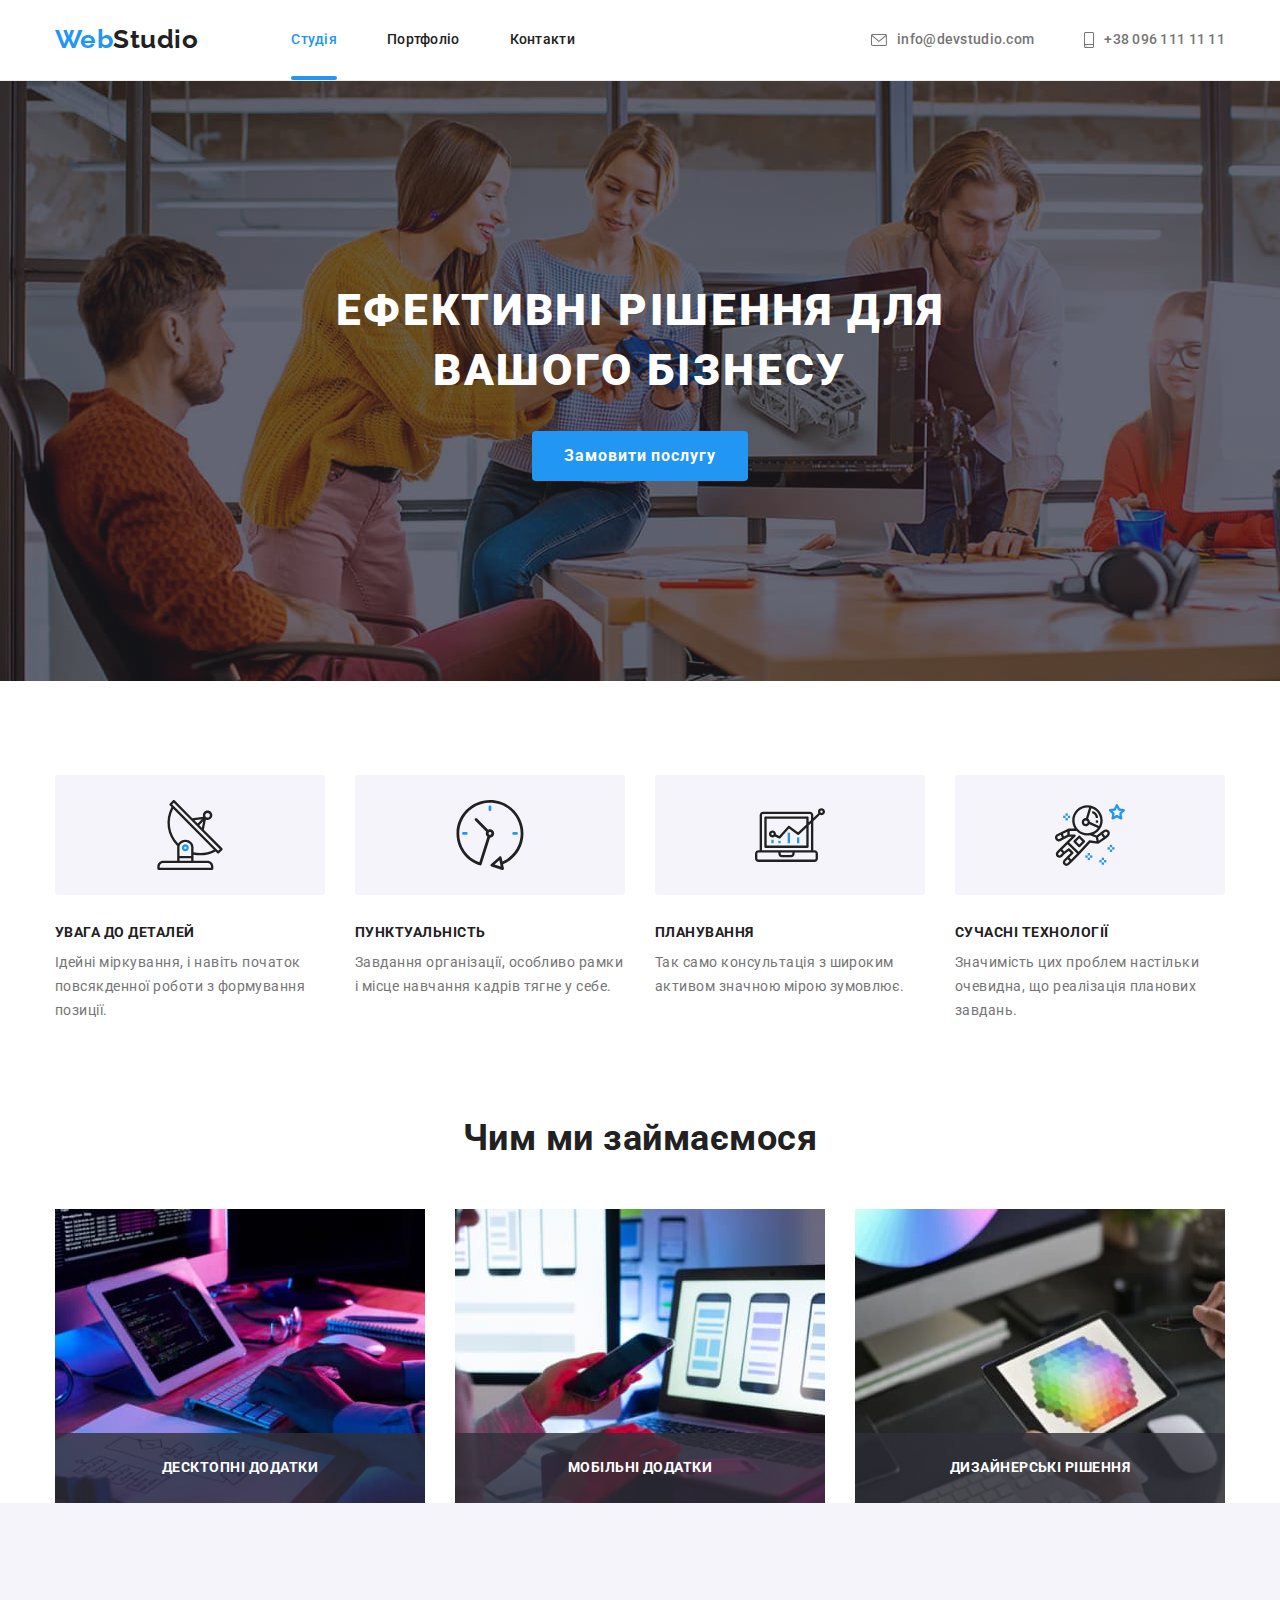
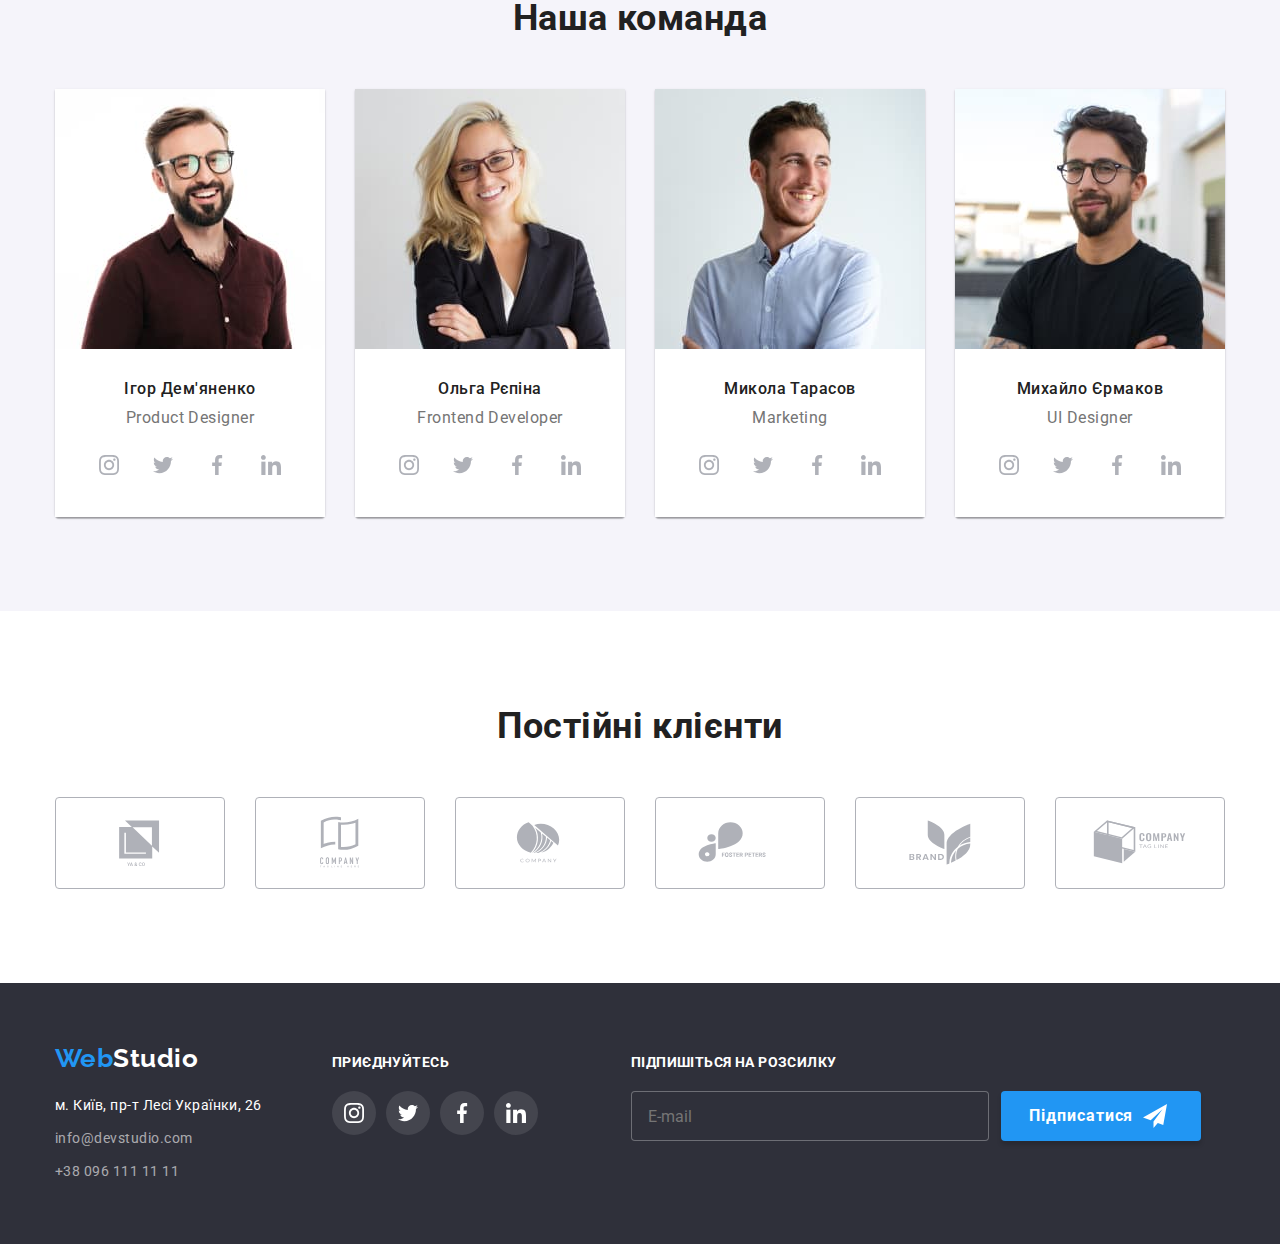
==== commit 9dbe5d2a: "correct" ====
--- a/index.html
+++ b/index.html
@@ -16,6 +16,7 @@
       rel="stylesheet"
     />
     <link rel="stylesheet" href="./css/styles.css" />
+    <link rel="stylesheet" href="./css/main.css" />
   </head>
   <body>
     <header class="header">
@@ -62,7 +63,7 @@
           </button>
         </div>
       </section>
-      <section class="advantages section">
+      <section class="advantages">
         <div class="container">
           <h2 class="advantages visually-hidden">Наші переваги</h2>
           <ul class="advantages__list">
@@ -93,7 +94,7 @@
           </ul>
         </div>
       </section>
-      <section class="projects section">
+      <section class="projects">
         <div class="container">
           <h2 class="title">Чим ми займаємося</h2>
           <ul class="projects__list">
@@ -378,7 +379,7 @@
 
     <div class="backdrop is-hidden" data-modal>
       <div class="modal">
-        <button class="close" type="button" data-modal-close>
+        <button class="close__button" type="button" data-modal-close>
           <svg class="close__icon" width="18" height="18">
             <use href="./images/icons.svg#icon-close-black"></use>
           </svg>
--- a/css/main.css
+++ b/css/main.css
@@ -0,0 +1,1148 @@
+:root {
+  --primary-text-color: #757575;
+  --title-text-color: #212121;
+  --primary-text-footer: rgba(255, 255, 255, 0.6);
+  --accent-color: #2196f3;
+  --primary-white-color: #ffffff;
+  --primary-background-footer: #2f303a;
+  --filter-background: #f5f4fa;
+  --primary-icon-color: #afb1b8;
+  --item-set-gap: 30px;
+  --icon-set-gap: 10px;
+  --transition-time: cubic-bezier(0.4, 0, 0.2, 1);
+}
+
+body {
+  background-color: var(--primary-white-color);
+  color: var(--primary-text-color);
+  font-family: "Roboto", sans-serif;
+  letter-spacing: 0.03em;
+}
+
+h1,
+h2,
+h3,
+h4,
+h5,
+h6,
+p {
+  margin: 0;
+}
+
+ul {
+  list-style: none;
+  margin: 0;
+  padding: 0;
+}
+
+img {
+  display: block;
+}
+
+.section {
+  padding-top: 94px;
+  padding-bottom: 94px;
+}
+
+.container {
+  width: 1200px;
+  padding-left: 15px;
+  padding-right: 15px;
+  margin: 0 auto;
+}
+
+.title {
+  color: var(--title-text-color);
+  font-weight: 700;
+  font-size: 36px;
+  line-height: 1.17;
+  text-align: center;
+  margin-bottom: 50px;
+}
+
+.visually-hidden {
+  position: absolute;
+  white-space: nowrap;
+  width: 1px;
+  height: 1px;
+  overflow: hidden;
+  border: 0;
+  padding: 0;
+  clip: rect(0 0 0 0);
+  -webkit-clip-path: inset(50%);
+          clip-path: inset(50%);
+  margin: -1px;
+}
+
+.advantages {
+  padding-top: 94px;
+  padding-bottom: 94px;
+}
+
+.advantages__list {
+  display: -webkit-box;
+  display: -ms-flexbox;
+  display: flex;
+  gap: var(--item-set-gap);
+}
+
+.advantages__item::before {
+  content: "";
+  display: block;
+  height: 120px;
+  background-color: var(--filter-background);
+  padding: 25px 100px;
+  margin-bottom: 30px;
+  background-position: center;
+  background-repeat: no-repeat;
+  border-radius: 4px;
+}
+
+.advantages__item--antenna::before {
+  background-image: url(../images/antenna.svg);
+}
+
+.advantages__item--clock::before {
+  background-image: url(../images/clock.svg);
+}
+
+.advantages__item--diagram::before {
+  background-image: url(../images/diagram.svg);
+}
+
+.advantages__item--astronaut::before {
+  background-image: url(../images/astronaut.svg);
+}
+
+.advantages__item {
+  width: 270px;
+  text-align: left;
+}
+
+.advantages__title {
+  visibility: hidden;
+  color: var(--title-text-color);
+}
+
+.advantages__subtitle {
+  color: var(--title-text-color);
+  font-weight: 700;
+  font-size: 14px;
+  line-height: 1.14;
+  text-transform: uppercase;
+  margin-bottom: 10px;
+}
+
+.advantages__text {
+  color: var(--primary-text-color);
+  font-size: 14px;
+  line-height: 1.71;
+}
+
+.primary__button {
+  font-family: inherit;
+  color: var(--primary-white-color);
+  background-color: var(--accent-color);
+  border-radius: 4px;
+  border-style: none;
+  font-weight: 700;
+  font-size: 16px;
+  line-height: 1.88;
+  letter-spacing: 0.06em;
+  cursor: pointer;
+  display: -webkit-box;
+  display: -ms-flexbox;
+  display: flex;
+  margin: 0 auto;
+  -webkit-box-pack: center;
+      -ms-flex-pack: center;
+          justify-content: center;
+  padding: 10px 32px;
+  -webkit-transition: background-color 250ms var(--transition-time), -webkit-box-shadow 250ms var(--transition-time);
+  transition: background-color 250ms var(--transition-time), -webkit-box-shadow 250ms var(--transition-time);
+  transition: background-color 250ms var(--transition-time), box-shadow 250ms var(--transition-time);
+  transition: background-color 250ms var(--transition-time), box-shadow 250ms var(--transition-time), -webkit-box-shadow 250ms var(--transition-time);
+}
+
+.primary__button:hover,
+.primary__button:focus {
+  background-color: #188ce8;
+  -webkit-box-shadow: 0px 4px 4px rgba(0, 0, 0, 0.15);
+          box-shadow: 0px 4px 4px rgba(0, 0, 0, 0.15);
+}
+
+.primary__button--size {
+  width: 200px;
+  height: 50px;
+}
+
+.backdrop {
+  position: fixed;
+  z-index: 1;
+  top: 0;
+  left: 0;
+  width: 100%;
+  height: 100%;
+  background-color: rgba(0, 0, 0, 0.25);
+  opacity: 1;
+  visibility: visible;
+  -webkit-transition: opacity 250ms var(--transition-time), visibility 250ms var(--transition-time);
+  transition: opacity 250ms var(--transition-time), visibility 250ms var(--transition-time);
+}
+
+.backdrop.is-hidden {
+  opacity: 0;
+  visibility: hidden;
+  pointer-events: none;
+}
+
+.backdrop.is-hidden .modal {
+  -webkit-transform: translate(-50%, -50%) scale(0.5);
+          transform: translate(-50%, -50%) scale(0.5);
+}
+
+.close__button {
+  position: absolute;
+  right: 8px;
+  top: 8px;
+  width: 30px;
+  height: 30px;
+  background-color: var(--primary-white-color);
+  border: 1px solid rgba(0, 0, 0, 0.1019607843);
+  border-radius: 50%;
+  content: "";
+  cursor: pointer;
+}
+
+.close__icon {
+  position: absolute;
+  top: 5px;
+  left: 5px;
+  fill: currentColor;
+  -webkit-transition: fill 250ms var(--transition-time);
+  transition: fill 250ms var(--transition-time);
+}
+
+.close__button:hover .close__icon {
+  fill: var(--accent-color);
+}
+
+.checkbox {
+  margin-bottom: 30px;
+}
+
+.checkbox__input {
+  -webkit-appearance: none;
+     -moz-appearance: none;
+          appearance: none;
+  position: absolute;
+  top: 4px;
+  left: 3px;
+}
+
+.checkbox__label {
+  position: relative;
+  font-size: 14px;
+  line-height: 1.71;
+  cursor: pointer;
+  display: -webkit-box;
+  display: -ms-flexbox;
+  display: flex;
+  -webkit-box-orient: horizontal;
+  -webkit-box-direction: normal;
+      -ms-flex-direction: row;
+          flex-direction: row;
+  -webkit-box-pack: center;
+      -ms-flex-pack: center;
+          justify-content: center;
+  -webkit-box-align: center;
+      -ms-flex-align: center;
+          align-items: center;
+  gap: 7px;
+}
+
+.checkbox__link {
+  color: var(--accent-color);
+}
+
+.checkbox__icon {
+  position: relative;
+  cursor: pointer;
+  width: 16px;
+  height: 15px;
+  border: 2px solid var(--title-text-color);
+  border-radius: 2px;
+}
+
+.check__icon {
+  position: absolute;
+  top: -2px;
+  left: -2px;
+  color: inherit;
+  border-radius: 2px;
+  opacity: 0;
+  -webkit-transition: background-color 250ms var(--transition-time), fill 250ms var(--transition-time), opacity 250ms var(--transition-time);
+  transition: background-color 250ms var(--transition-time), fill 250ms var(--transition-time), opacity 250ms var(--transition-time);
+}
+
+.checkbox__input:checked + .check__icon {
+  background-color: var(--accent-color);
+  fill: var(--primary-white-color);
+  opacity: 1;
+}
+
+.modal {
+  position: absolute;
+  top: 50%;
+  left: 50%;
+  -webkit-transform: translate(-50%, -50%) scale(1);
+          transform: translate(-50%, -50%) scale(1);
+  min-width: 528px;
+  min-height: 581px;
+  padding: 40px;
+  background-color: var(--primary-white-color);
+  -webkit-transition: -webkit-transform 250ms var(--transition-time);
+  transition: -webkit-transform 250ms var(--transition-time);
+  transition: transform 250ms var(--transition-time);
+  transition: transform 250ms var(--transition-time), -webkit-transform 250ms var(--transition-time);
+}
+
+.modal__menu {
+  display: -webkit-box;
+  display: -ms-flexbox;
+  display: flex;
+  -webkit-box-orient: vertical;
+  -webkit-box-direction: normal;
+      -ms-flex-direction: column;
+          flex-direction: column;
+}
+
+.modal__title {
+  font-size: 20px;
+  line-height: 1.15;
+  color: var(--title-text-color);
+  text-align: center;
+  margin-bottom: 12px;
+}
+
+.modal__control {
+  position: relative;
+  margin-bottom: 10px;
+}
+
+.modal__label {
+  letter-spacing: 0.01em;
+  line-height: 1.17;
+  font-size: 12px;
+  color: var(--primary-text-color);
+  margin-bottom: 4px;
+}
+
+.modal__input {
+  width: 100%;
+  padding: 11px 11px 11px 33px;
+  border: 1px solid rgba(33, 33, 33, 0.2);
+  border-radius: 4px;
+  outline: none;
+  -webkit-transition: border-color 250ms var(--transition-time);
+  transition: border-color 250ms var(--transition-time);
+}
+
+.modal__input:focus {
+  border-color: var(--accent-color);
+}
+
+.modal__icon {
+  position: absolute;
+  left: 15px;
+  top: 50%;
+  -webkit-transform: translateY(-50%);
+          transform: translateY(-50%);
+  fill: black;
+  -webkit-transition: fill 250ms var(--transition-time);
+  transition: fill 250ms var(--transition-time);
+}
+
+.modal__control:focus-within .modal__icon {
+  fill: var(--accent-color);
+}
+
+.modal__textarea {
+  width: 100%;
+  height: 120px;
+  padding: 12px 16px;
+  border: 1px solid rgba(33, 33, 33, 0.2);
+  border-radius: 4px;
+  outline: none;
+  margin-bottom: 20px;
+  resize: none;
+}
+
+.modal__textarea:focus {
+  border-color: var(--accent-color);
+}
+
+.textarea {
+  margin-bottom: 4px;
+}
+
+.modal__textarea::-webkit-input-placeholder {
+  color: rgba(117, 117, 117, 0.5);
+  font-size: 12px;
+  line-height: 1.17;
+  letter-spacing: 0.01em;
+}
+
+.modal__textarea::-moz-placeholder {
+  color: rgba(117, 117, 117, 0.5);
+  font-size: 12px;
+  line-height: 1.17;
+  letter-spacing: 0.01em;
+}
+
+.modal__textarea:-ms-input-placeholder {
+  color: rgba(117, 117, 117, 0.5);
+  font-size: 12px;
+  line-height: 1.17;
+  letter-spacing: 0.01em;
+}
+
+.modal__textarea::-ms-input-placeholder {
+  color: rgba(117, 117, 117, 0.5);
+  font-size: 12px;
+  line-height: 1.17;
+  letter-spacing: 0.01em;
+}
+
+.modal__textarea::placeholder {
+  color: rgba(117, 117, 117, 0.5);
+  font-size: 12px;
+  line-height: 1.17;
+  letter-spacing: 0.01em;
+}
+
+.network__list {
+  display: -webkit-box;
+  display: -ms-flexbox;
+  display: flex;
+  gap: var(--icon-set-gap);
+  -webkit-box-align: center;
+      -ms-flex-align: center;
+          align-items: center;
+  -webkit-box-pack: center;
+      -ms-flex-pack: center;
+          justify-content: center;
+}
+
+.network__link {
+  display: -webkit-box;
+  display: -ms-flexbox;
+  display: flex;
+  width: 44px;
+  height: 44px;
+  border-radius: 50%;
+  background-color: var(--primary-white-color);
+  fill: var(--primary-icon-color);
+  -webkit-box-pack: center;
+      -ms-flex-pack: center;
+          justify-content: center;
+  -webkit-box-align: center;
+      -ms-flex-align: center;
+          align-items: center;
+  -webkit-transition: fill 250ms var(--transition-time), background-color 250ms var(--transition-time);
+  transition: fill 250ms var(--transition-time), background-color 250ms var(--transition-time);
+}
+
+.network__link:hover,
+.network__link:focus {
+  fill: var(--primary-white-color);
+  background-color: var(--accent-color);
+}
+
+.network__icon--color {
+  fill: var(--primary-white-color);
+}
+
+.network__link--color {
+  background-color: rgba(255, 255, 255, 0.1);
+}
+
+.footer {
+  background-color: var(--primary-background-footer);
+  padding-top: 60px;
+  padding-bottom: 60px;
+}
+
+.footer__contacts {
+  margin-right: 70px;
+}
+
+.footer__container {
+  width: 1200px;
+  padding-left: 15px;
+  padding-right: 15px;
+  margin: 0 auto;
+  display: -webkit-box;
+  display: -ms-flexbox;
+  display: flex;
+  -webkit-box-align: baseline;
+      -ms-flex-align: baseline;
+          align-items: baseline;
+}
+
+.footer__logo {
+  font-family: "Raleway", sans-serif;
+  color: var(--accent-color);
+  -webkit-text-decoration-line: none;
+          text-decoration-line: none;
+  font-weight: 700;
+  font-size: 26px;
+  line-height: 1.19;
+  display: -webkit-box;
+  display: -ms-flexbox;
+  display: flex;
+}
+
+.footer__logo--studio {
+  color: var(--primary-white-color);
+  margin-bottom: 20px;
+}
+
+.address__list {
+  display: -webkit-box;
+  display: -ms-flexbox;
+  display: flex;
+  -webkit-box-orient: vertical;
+  -webkit-box-direction: normal;
+      -ms-flex-direction: column;
+          flex-direction: column;
+  gap: 9px;
+}
+
+.address__map {
+  color: var(--primary-white-color);
+  -webkit-text-decoration-line: none;
+          text-decoration-line: none;
+  font-style: normal;
+  font-size: 14px;
+  line-height: 1.71;
+}
+
+.address__link {
+  color: var(--primary-text-footer);
+  font-style: normal;
+  font-size: 14px;
+  line-height: 1.71;
+  -webkit-text-decoration-line: none;
+          text-decoration-line: none;
+  -webkit-transition: color 250ms var(--transition-time);
+  transition: color 250ms var(--transition-time);
+}
+
+.address__link:hover,
+.address__link:focus {
+  color: var(--accent-color);
+}
+
+.footer__social {
+  margin-right: 93px;
+}
+
+.footer__subtitle {
+  color: var(--primary-white-color);
+  font-weight: 700;
+  font-size: 14px;
+  line-height: 1.14;
+  text-transform: uppercase;
+  letter-spacing: 0.03em;
+  margin-bottom: 20px;
+  display: block;
+}
+
+.subscription__label {
+  color: var(--primary-white-color);
+  font-weight: 700;
+  font-size: 14px;
+  line-height: 1.14;
+  text-transform: uppercase;
+  letter-spacing: 0.03em;
+  margin-bottom: 20px;
+  display: block;
+}
+
+.subscription__sending {
+  display: -webkit-box;
+  display: -ms-flexbox;
+  display: flex;
+  -webkit-box-orient: horizontal;
+  -webkit-box-direction: normal;
+      -ms-flex-direction: row;
+          flex-direction: row;
+  gap: 12px;
+}
+
+.subscription__input {
+  width: 358px;
+  height: 50px;
+  border: 1px solid rgba(255, 255, 255, 0.3);
+  border-radius: 4px;
+  background-color: var(--primary-background-footer);
+  color: var(--primary-white-color);
+  padding: 15px 16px;
+  outline: none;
+}
+
+.subscription__input:focus {
+  border-color: var(--accent-color);
+}
+
+.subscription__button {
+  font-family: inherit;
+  color: var(--primary-white-color);
+  background-color: var(--accent-color);
+  border-color: var(--accent-color);
+  border-radius: 4px;
+  border-style: none;
+  font-weight: 700;
+  font-size: 16px;
+  line-height: 1.88;
+  letter-spacing: 0.06em;
+  cursor: pointer;
+  padding: 10px 28px;
+  -webkit-box-shadow: 0px 4px 4px rgba(0, 0, 0, 0.15);
+          box-shadow: 0px 4px 4px rgba(0, 0, 0, 0.15);
+  display: -webkit-box;
+  display: -ms-flexbox;
+  display: flex;
+  gap: 10px;
+  -webkit-box-orient: horizontal;
+  -webkit-box-direction: normal;
+      -ms-flex-direction: row;
+          flex-direction: row;
+  -webkit-box-align: center;
+      -ms-flex-align: center;
+          align-items: center;
+  width: 200px;
+  height: 50px;
+  fill: var(--primary-white-color);
+  -webkit-transition: background-color 250ms var(--transition-time), border-color 250ms var(--transition-time);
+  transition: background-color 250ms var(--transition-time), border-color 250ms var(--transition-time);
+}
+
+.subscription__button:hover {
+  border-color: #188ce8;
+  background-color: #188ce8;
+}
+
+.subscription__icon {
+  display: -webkit-box;
+  display: -ms-flexbox;
+  display: flex;
+  -webkit-box-orient: horizontal;
+  -webkit-box-direction: normal;
+      -ms-flex-direction: row;
+          flex-direction: row;
+  -webkit-box-align: center;
+      -ms-flex-align: center;
+          align-items: center;
+}
+
+.header-nav__logo {
+  font-family: "Raleway", sans-serif;
+  color: var(--accent-color);
+  font-weight: 700;
+  font-size: 26px;
+  line-height: 1.19;
+  -webkit-text-decoration-line: none;
+          text-decoration-line: none;
+  padding-top: 24px;
+  padding-bottom: 25px;
+  margin-right: 93px;
+}
+
+.header-nav__logo--studio {
+  color: var(--title-text-color);
+}
+
+.header {
+  border-bottom: 1px solid #ececec;
+}
+
+.header-nav__container {
+  display: -webkit-box;
+  display: -ms-flexbox;
+  display: flex;
+  width: 1200px;
+  padding-left: 15px;
+  padding-right: 15px;
+  margin: 0 auto;
+}
+
+.header-nav__menu {
+  padding: 0;
+  margin: 0;
+  display: -webkit-box;
+  display: -ms-flexbox;
+  display: flex;
+  -webkit-box-align: center;
+      -ms-flex-align: center;
+          align-items: center;
+  margin-right: auto;
+}
+
+.header-nav__list {
+  display: -webkit-box;
+  display: -ms-flexbox;
+  display: flex;
+  -webkit-box-align: center;
+      -ms-flex-align: center;
+          align-items: center;
+  padding: 0;
+  margin: 0;
+}
+
+.header-nav__item {
+  display: -webkit-box;
+  display: -ms-flexbox;
+  display: flex;
+  -ms-flex-line-pack: center;
+      align-content: center;
+}
+
+.header-nav__item:not(:last-child) {
+  margin-right: 50px;
+}
+
+.header-nav__link {
+  color: var(--title-text-color);
+  -webkit-text-decoration-line: none;
+          text-decoration-line: none;
+  font-weight: 500;
+  font-size: 14px;
+  line-height: 1.14;
+  letter-spacing: 0.02em;
+  padding-top: 32px;
+  padding-bottom: 32px;
+  -webkit-transition: color 250ms var(--transition-time);
+  transition: color 250ms var(--transition-time);
+  position: relative;
+}
+
+.header-nav__link:hover,
+.header-nav__link:focus {
+  color: var(--accent-color);
+}
+
+.header-nav__link.current::after {
+  content: "";
+  position: absolute;
+  width: 100%;
+  height: 4px;
+  background-color: var(--accent-color);
+  border-radius: 2px;
+  bottom: 0;
+  right: 0px;
+}
+
+.header-nav__link.current {
+  color: var(--accent-color);
+}
+
+.header-contacts__list {
+  display: -webkit-box;
+  display: -ms-flexbox;
+  display: flex;
+  -webkit-box-align: center;
+      -ms-flex-align: center;
+          align-items: center;
+  padding: 0;
+  margin: 0;
+}
+
+.header-contacts__item {
+  display: -webkit-box;
+  display: -ms-flexbox;
+  display: flex;
+  -ms-flex-line-pack: center;
+      align-content: center;
+  -webkit-box-pack: center;
+      -ms-flex-pack: center;
+          justify-content: center;
+}
+
+.header-contacts__icon {
+  margin-right: 10px;
+}
+
+.header-contacts__item:not(:last-child) {
+  margin-right: 50px;
+}
+
+.header-contacts__link {
+  color: var(--primary-text-color);
+  -webkit-text-decoration-line: none;
+          text-decoration-line: none;
+  font-weight: 500;
+  font-size: 14px;
+  line-height: 1.14;
+  letter-spacing: 0.02em;
+  padding-top: 32px;
+  padding-bottom: 32px;
+  fill: var(--primary-text-color);
+  display: -webkit-box;
+  display: -ms-flexbox;
+  display: flex;
+  -webkit-box-align: center;
+      -ms-flex-align: center;
+          align-items: center;
+  -webkit-box-pack: center;
+      -ms-flex-pack: center;
+          justify-content: center;
+  -webkit-transition: color 250ms var(--transition-time), fill 250ms var(--transition-time);
+  transition: color 250ms var(--transition-time), fill 250ms var(--transition-time);
+}
+
+.header-contacts__link:hover,
+.header-contacts__link:focus {
+  color: var(--accent-color);
+  fill: var(--accent-color);
+}
+
+.hero {
+  background-color: var(--primary-background-footer);
+  display: -webkit-box;
+  display: -ms-flexbox;
+  display: flex;
+  -webkit-box-orient: vertical;
+  -webkit-box-direction: normal;
+      -ms-flex-direction: column;
+          flex-direction: column;
+  -webkit-box-align: center;
+      -ms-flex-align: center;
+          align-items: center;
+  padding-top: 200px;
+  padding-bottom: 200px;
+  max-width: 1600px;
+  height: 600px;
+  margin: 0 auto;
+  background-image: -webkit-gradient(linear, left top, right top, from(rgba(47, 48, 58, 0.4)), to(rgba(47, 48, 58, 0.4))), url(../images/herobackground.jpg);
+  background-image: linear-gradient(to right, rgba(47, 48, 58, 0.4), rgba(47, 48, 58, 0.4)), url(../images/herobackground.jpg);
+}
+
+.hero__title {
+  color: var(--primary-white-color);
+  font-weight: 900;
+  font-size: 44px;
+  line-height: 1.36;
+  text-align: center;
+  letter-spacing: 0.06em;
+  text-transform: uppercase;
+  display: -webkit-box;
+  display: -ms-flexbox;
+  display: flex;
+  width: 696px;
+  margin-bottom: 30px;
+  margin-right: auto;
+  margin-left: auto;
+}
+
+.profile {
+  margin-top: 0;
+  margin-bottom: 0;
+  background-color: #f5f4fa;
+}
+
+.profile__title {
+  color: var(--title-text-color);
+  font-weight: 700;
+  font-size: 36px;
+  line-height: 1.17;
+  text-align: center;
+  margin-bottom: 50px;
+}
+
+.profile__background {
+  background-color: var(--primary-white-color);
+  padding: 30px;
+}
+
+.profile__list {
+  display: -webkit-box;
+  display: -ms-flexbox;
+  display: flex;
+  gap: var(--item-set-gap);
+}
+
+.profile__item {
+  -webkit-box-shadow: 0px 1px 3px rgba(0, 0, 0, 0.12), 0px 1px 1px rgba(0, 0, 0, 0.14), 0px 2px 1px rgba(0, 0, 0, 0.2);
+          box-shadow: 0px 1px 3px rgba(0, 0, 0, 0.12), 0px 1px 1px rgba(0, 0, 0, 0.14), 0px 2px 1px rgba(0, 0, 0, 0.2);
+  border-radius: 0px 0px 4px 4px;
+}
+
+.profile__subtitle {
+  color: var(--title-text-color);
+  font-weight: 500;
+  font-size: 16px;
+  line-height: 1.19;
+  text-align: center;
+  margin-bottom: 10px;
+}
+
+.profile__text {
+  color: var(--primary-text-color);
+  font-size: 16px;
+  line-height: 1.19;
+  text-align: center;
+  margin-bottom: 16px;
+}
+
+.projects {
+  padding-top: 0px;
+}
+
+.projects__title {
+  color: var(--title-text-color);
+  font-weight: 700;
+  font-size: 36px;
+  line-height: 1.17;
+  text-align: center;
+  margin-bottom: 50px;
+}
+
+.projects__list {
+  position: relative;
+  display: -webkit-box;
+  display: -ms-flexbox;
+  display: flex;
+  gap: var(--item-set-gap);
+}
+
+.projects__subtitle {
+  color: var(--primary-white-color);
+  font-weight: 700;
+  font-size: 14px;
+  line-height: 1.14;
+  text-transform: uppercase;
+  background-color: rgba(47, 48, 58, 0.8);
+  display: -webkit-box;
+  display: -ms-flexbox;
+  display: flex;
+  -webkit-box-align: center;
+      -ms-flex-align: center;
+          align-items: center;
+  -webkit-box-pack: center;
+      -ms-flex-pack: center;
+          justify-content: center;
+  position: absolute;
+  width: 370px;
+  height: 70px;
+  bottom: 0;
+}
+
+.clients__list {
+  display: -webkit-box;
+  display: -ms-flexbox;
+  display: flex;
+  gap: var(--item-set-gap);
+  -webkit-box-pack: center;
+      -ms-flex-pack: center;
+          justify-content: center;
+}
+
+.clients__item {
+  display: -webkit-box;
+  display: -ms-flexbox;
+  display: flex;
+  -webkit-box-pack: center;
+      -ms-flex-pack: center;
+          justify-content: center;
+  -webkit-box-align: center;
+      -ms-flex-align: center;
+          align-items: center;
+}
+
+.clients__icon {
+  fill: var(--primary-icon-color);
+  -webkit-transition: fill 250ms var(--transition-time);
+  transition: fill 250ms var(--transition-time);
+}
+
+.clients__link {
+  width: 170px;
+  height: 92px;
+  padding: 16px 32px;
+  display: -webkit-box;
+  display: -ms-flexbox;
+  display: flex;
+  border: 1px solid var(--primary-icon-color);
+  border-radius: 4px;
+  -webkit-box-align: center;
+      -ms-flex-align: center;
+          align-items: center;
+  -webkit-box-pack: center;
+      -ms-flex-pack: center;
+          justify-content: center;
+  fill: var(--primary-icon-color);
+  -webkit-transition: fill 250ms var(--transition-time), border 250ms var(--transition-time);
+  transition: fill 250ms var(--transition-time), border 250ms var(--transition-time);
+}
+
+.clients__link:hover,
+.clients__link:focus {
+  border: 1px solid var(--accent-color);
+}
+
+.clients__link:hover .clients__icon,
+.clients__link:focus .clients__icon {
+  fill: var(--accent-color);
+}
+
+.portfolio__list {
+  display: -webkit-box;
+  display: -ms-flexbox;
+  display: flex;
+  -webkit-box-pack: center;
+      -ms-flex-pack: center;
+          justify-content: center;
+  -webkit-box-align: center;
+      -ms-flex-align: center;
+          align-items: center;
+  -ms-flex-wrap: wrap;
+      flex-wrap: wrap;
+  gap: 8px;
+  margin-bottom: 50px;
+}
+
+.portfolio__buttons {
+  color: var(--title-text-color);
+  background-color: var(--filter-background);
+  -webkit-text-decoration-line: none;
+          text-decoration-line: none;
+  border-color: var(--filter-background);
+  border-radius: 4px;
+  border-style: none;
+  font-family: inherit;
+  font-weight: 500;
+  font-size: 16px;
+  line-height: 1.63;
+  cursor: pointer;
+  padding: 6px 22px;
+  -webkit-transition: color 250ms var(--transition-time), background-color 250ms var(--transition-time), border-color 250ms var(--transition-time), -webkit-box-shadow 250ms var(--transition-time);
+  transition: color 250ms var(--transition-time), background-color 250ms var(--transition-time), border-color 250ms var(--transition-time), -webkit-box-shadow 250ms var(--transition-time);
+  transition: color 250ms var(--transition-time), background-color 250ms var(--transition-time), border-color 250ms var(--transition-time), box-shadow 250ms var(--transition-time);
+  transition: color 250ms var(--transition-time), background-color 250ms var(--transition-time), border-color 250ms var(--transition-time), box-shadow 250ms var(--transition-time), -webkit-box-shadow 250ms var(--transition-time);
+}
+
+.portfolio__buttons:hover,
+.portfolio__buttons:focus {
+  color: var(--primary-white-color);
+  background-color: var(--accent-color);
+  border-color: var(--accent-color);
+  -webkit-box-shadow: 0px 3px 1px rgba(0, 0, 0, 0.1), 0px 1px 2px rgba(0, 0, 0, 0.08), 0px 2px 2px rgba(0, 0, 0, 0.12);
+          box-shadow: 0px 3px 1px rgba(0, 0, 0, 0.1), 0px 1px 2px rgba(0, 0, 0, 0.08), 0px 2px 2px rgba(0, 0, 0, 0.12);
+  /* padding: 6px 24px; */
+}
+
+.gallery__list {
+  list-style-type: none;
+  display: -webkit-box;
+  display: -ms-flexbox;
+  display: flex;
+  -ms-flex-wrap: wrap;
+      flex-wrap: wrap;
+  gap: var(--item-set-gap);
+}
+
+.gallery__link {
+  -webkit-text-decoration-line: none;
+          text-decoration-line: none;
+  display: -webkit-box;
+  display: -ms-flexbox;
+  display: flex;
+  -webkit-box-orient: vertical;
+  -webkit-box-direction: normal;
+      -ms-flex-direction: column;
+          flex-direction: column;
+  -webkit-transition: -webkit-box-shadow 250ms var(--transition-time);
+  transition: -webkit-box-shadow 250ms var(--transition-time);
+  transition: box-shadow 250ms var(--transition-time);
+  transition: box-shadow 250ms var(--transition-time), -webkit-box-shadow 250ms var(--transition-time);
+}
+
+.gallery__link:hover,
+.gallery__link:focus {
+  -webkit-box-shadow: 0px 1px 1px rgba(0, 0, 0, 0.12), 0px 4px 4px rgba(0, 0, 0, 0.06), 1px 4px 6px rgba(0, 0, 0, 0.16);
+          box-shadow: 0px 1px 1px rgba(0, 0, 0, 0.12), 0px 4px 4px rgba(0, 0, 0, 0.06), 1px 4px 6px rgba(0, 0, 0, 0.16);
+  outline: none;
+}
+
+.gallery__item {
+  display: -webkit-box;
+  display: -ms-flexbox;
+  display: flex;
+  -webkit-box-orient: vertical;
+  -webkit-box-direction: normal;
+      -ms-flex-direction: column;
+          flex-direction: column;
+  padding: 20px 24px;
+  border-bottom: 1px solid #eeeeee;
+  border-right: 1px solid #eeeeee;
+  border-left: 1px solid #eeeeee;
+}
+
+.gallery__title {
+  color: var(--title-text-color);
+  font-weight: 700;
+  font-size: 18px;
+  line-height: 2;
+  text-align: left;
+  letter-spacing: 0.06em;
+  margin-bottom: 4px;
+}
+
+.gallery__text {
+  color: var(--primary-text-color);
+  font-size: 16px;
+  line-height: 1.88;
+  text-align: left;
+}
+
+.gallery__text--hidden {
+  position: absolute;
+  font-size: 18px;
+  line-height: 1.56;
+  color: var(--primary-white-color);
+  background-color: rgba(33, 150, 243, 0.9);
+  display: -webkit-box;
+  display: -ms-flexbox;
+  display: flex;
+  -webkit-box-align: start;
+      -ms-flex-align: start;
+          align-items: flex-start;
+  -webkit-box-pack: center;
+      -ms-flex-pack: center;
+          justify-content: center;
+  top: 0;
+  left: 0;
+  height: 100%;
+  padding-left: 47px;
+  padding-right: 47px;
+  padding-top: 34px;
+  -webkit-transform: translateY(100%);
+          transform: translateY(100%);
+  -webkit-transition: -webkit-transform 250ms var(--transition-time);
+  transition: -webkit-transform 250ms var(--transition-time);
+  transition: transform 250ms var(--transition-time);
+  transition: transform 250ms var(--transition-time), -webkit-transform 250ms var(--transition-time);
+}
+
+.gallery__overflow {
+  position: relative;
+  overflow: hidden;
+}
+
+.gallery__link:hover .gallery__text--hidden,
+.gallery__link:focus .gallery__text--hidden {
+  -webkit-transform: translateX(0);
+          transform: translateX(0);
+}/*# sourceMappingURL=main.css.map */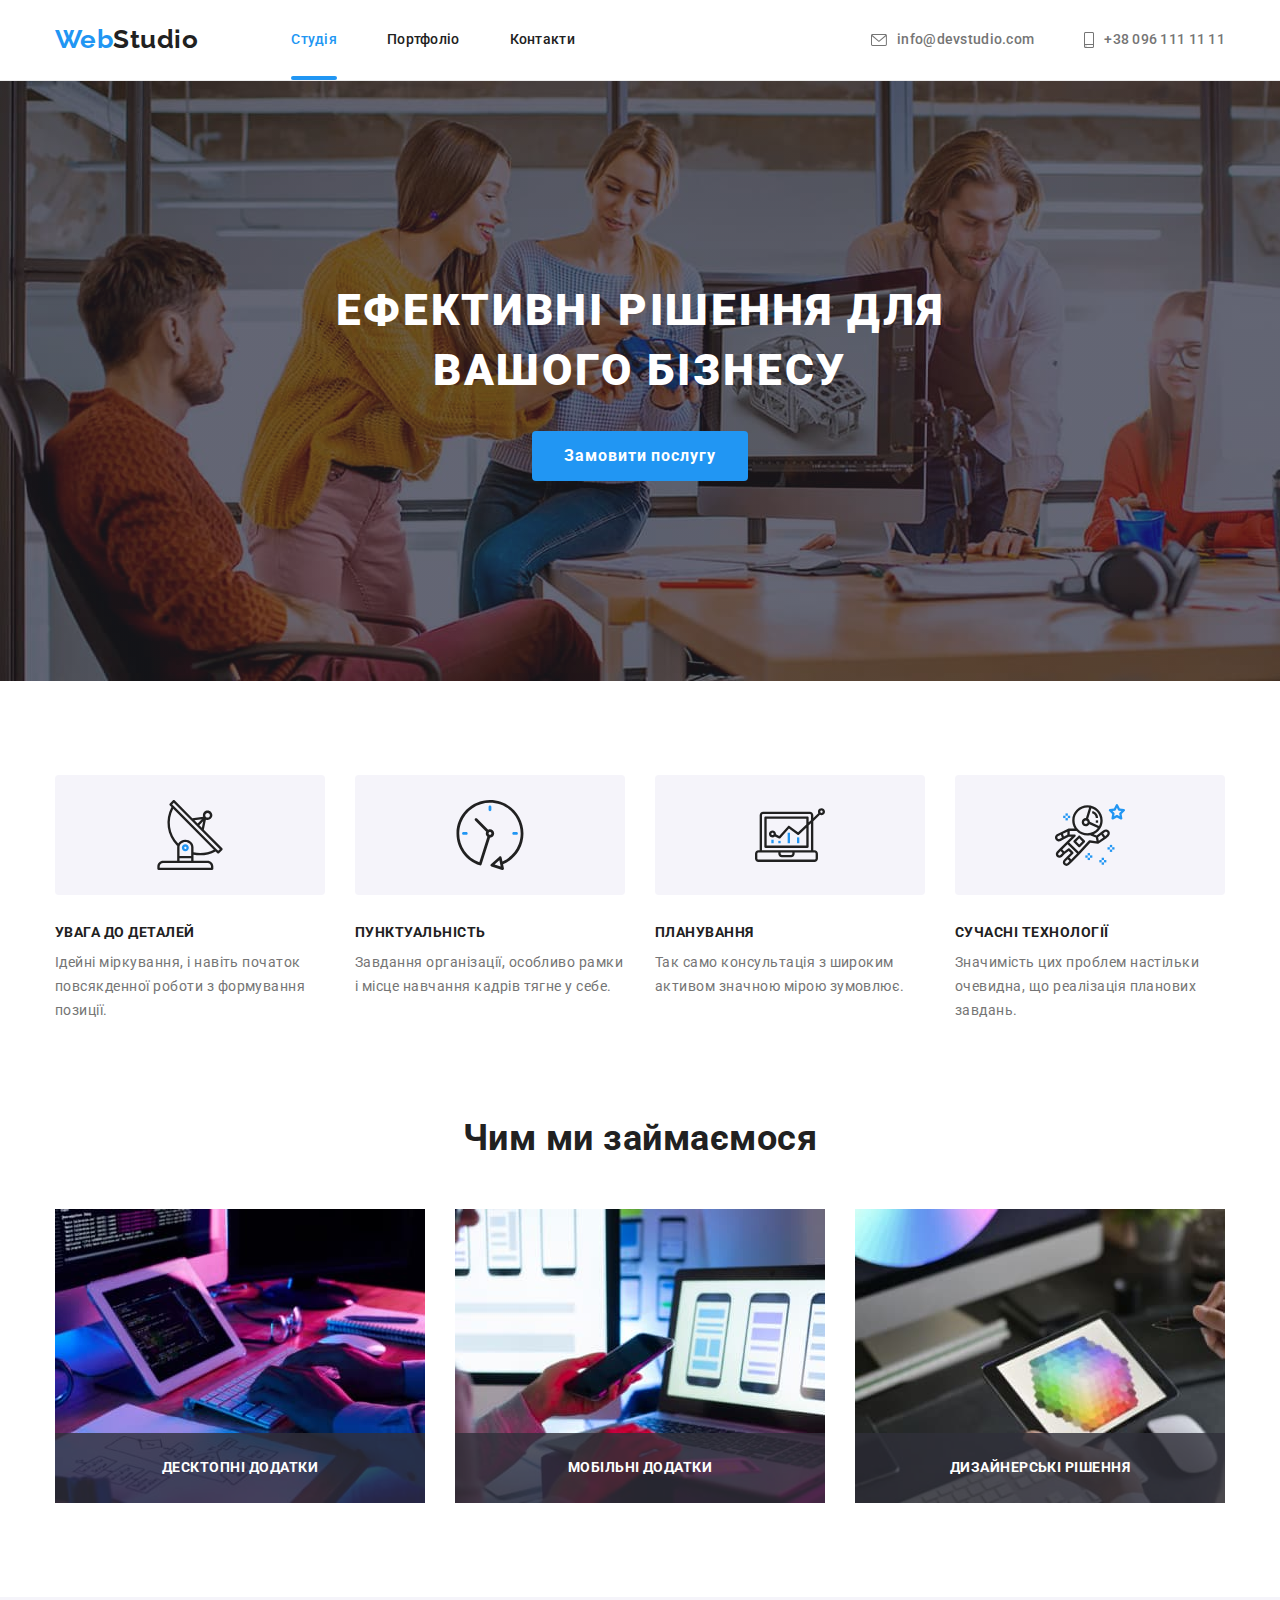
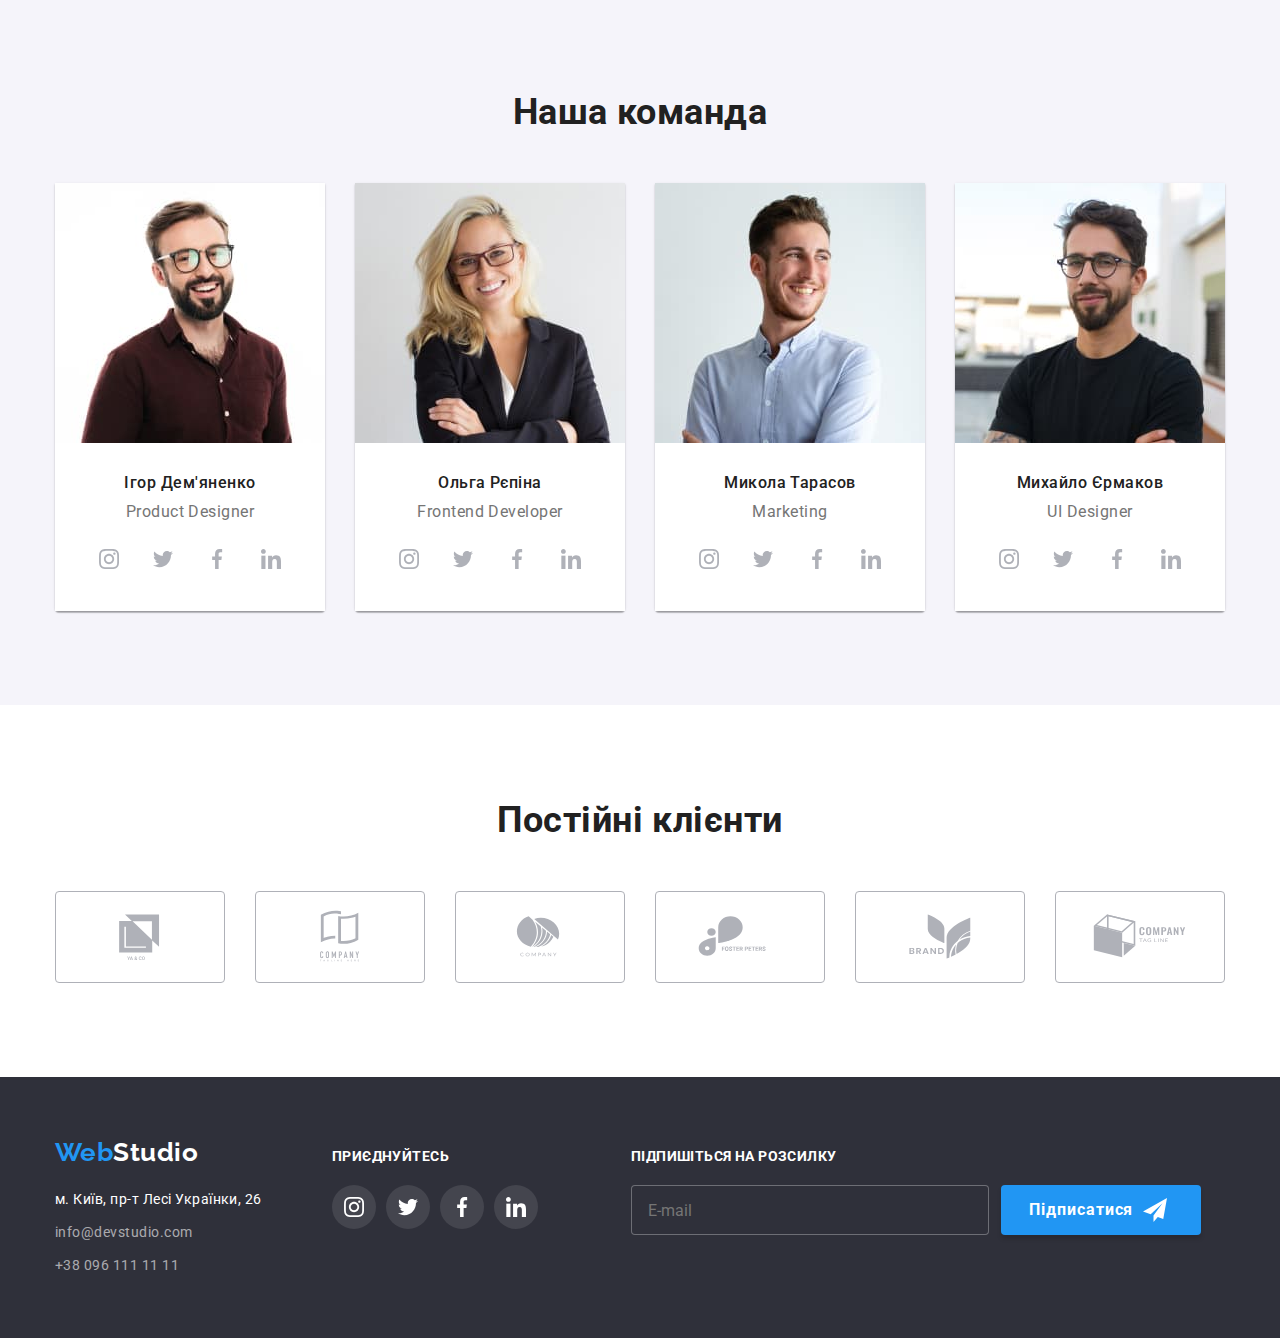
==== commit ad600f8c: "add scss &" ====
--- a/index.html
+++ b/index.html
@@ -15,8 +15,8 @@
       href="https://fonts.googleapis.com/css2?family=Raleway:wght@700&family=Roboto:wght@400;500;700;900&display=swap"
       rel="stylesheet"
     />
-    <link rel="stylesheet" href="./css/styles.css" />
-    <link rel="stylesheet" href="./css/main.css" />
+
+    <link rel="stylesheet" href="./css/main.min.css" />
   </head>
   <body>
     <header class="header">
@@ -113,7 +113,7 @@
           </ul>
         </div>
       </section>
-      <section class="profile section">
+      <section class="profile">
         <div class="container">
           <h2 class="title">Наша команда</h2>
           <ul class="profile__list">
@@ -252,7 +252,7 @@
           </ul>
         </div>
       </section>
-      <section class="clients section">
+      <section class="clients">
         <div class="container">
           <h2 class="title">Постійні клієнти</h2>
           <ul class="clients__list">
--- a/css/main.min.css
+++ b/css/main.min.css
@@ -0,0 +1 @@
+:root{--primary-text-color: #757575;--title-text-color: #212121;--primary-text-footer: rgba(255, 255, 255, 0.6);--accent-color: #2196f3;--primary-white-color: #ffffff;--primary-background-footer: #2f303a;--filter-background: #f5f4fa;--primary-icon-color: #afb1b8;--item-set-gap: 30px;--icon-set-gap: 10px;--transition-time: cubic-bezier(0.4, 0, 0.2, 1)}body{background-color:var(--primary-white-color);color:var(--primary-text-color);font-family:"Roboto",sans-serif;letter-spacing:.03em}h1,h2,h3,h4,h5,h6,p{margin:0}ul{list-style:none;margin:0;padding:0}img{display:block}.section{padding-top:94px;padding-bottom:94px}.container{width:1200px;padding-left:15px;padding-right:15px;margin:0 auto}.title{color:var(--title-text-color);font-weight:700;font-size:36px;line-height:1.17;text-align:center;margin-bottom:50px}.visually-hidden{position:absolute;white-space:nowrap;width:1px;height:1px;overflow:hidden;border:0;padding:0;clip:rect(0 0 0 0);-webkit-clip-path:inset(50%);clip-path:inset(50%);margin:-1px}.advantages{padding-top:94px;padding-bottom:94px}.advantages__list{display:-webkit-box;display:-ms-flexbox;display:flex;gap:var(--item-set-gap)}.advantages__item::before{content:"";display:block;height:120px;background-color:var(--filter-background);padding:25px 100px;margin-bottom:30px;background-position:center;background-repeat:no-repeat;border-radius:4px}.advantages__item--antenna::before{background-image:url(../images/antenna.svg)}.advantages__item--clock::before{background-image:url(../images/clock.svg)}.advantages__item--diagram::before{background-image:url(../images/diagram.svg)}.advantages__item--astronaut::before{background-image:url(../images/astronaut.svg)}.advantages__item{width:270px;text-align:left}.advantages__title{visibility:hidden;color:var(--title-text-color)}.advantages__subtitle{color:var(--title-text-color);font-weight:700;font-size:14px;line-height:1.14;text-transform:uppercase;margin-bottom:10px}.advantages__text{color:var(--primary-text-color);font-size:14px;line-height:1.71}.primary__button{font-family:inherit;color:var(--primary-white-color);background-color:var(--accent-color);border-radius:4px;border-style:none;font-weight:700;font-size:16px;line-height:1.88;letter-spacing:.06em;cursor:pointer;display:-webkit-box;display:-ms-flexbox;display:flex;margin:0 auto;-webkit-box-pack:center;-ms-flex-pack:center;justify-content:center;padding:10px 32px;-webkit-transition:background-color 250ms var(--transition-time),-webkit-box-shadow 250ms var(--transition-time);transition:background-color 250ms var(--transition-time),-webkit-box-shadow 250ms var(--transition-time);transition:background-color 250ms var(--transition-time),box-shadow 250ms var(--transition-time);transition:background-color 250ms var(--transition-time),box-shadow 250ms var(--transition-time),-webkit-box-shadow 250ms var(--transition-time)}.primary__button:hover,.primary__button:focus{background-color:#188ce8;-webkit-box-shadow:0px 4px 4px rgba(0,0,0,.15);box-shadow:0px 4px 4px rgba(0,0,0,.15)}.primary__button--size{width:200px;height:50px}.backdrop{position:fixed;z-index:1;top:0;left:0;width:100%;height:100%;background-color:rgba(0,0,0,.25);opacity:1;visibility:visible;-webkit-transition:opacity 250ms var(--transition-time),visibility 250ms var(--transition-time);transition:opacity 250ms var(--transition-time),visibility 250ms var(--transition-time)}.backdrop.is-hidden{opacity:0;visibility:hidden;pointer-events:none}.backdrop.is-hidden .modal{-webkit-transform:translate(-50%, -50%) scale(0.5);transform:translate(-50%, -50%) scale(0.5)}.close__button{position:absolute;right:8px;top:8px;width:30px;height:30px;background-color:var(--primary-white-color);border:1px solid rgba(0,0,0,.1019607843);border-radius:50%;content:"";cursor:pointer}.close__icon{position:absolute;top:5px;left:5px;fill:currentColor;-webkit-transition:fill 250ms var(--transition-time);transition:fill 250ms var(--transition-time)}.close__button:hover .close__icon{fill:var(--accent-color)}.checkbox{margin-bottom:30px}.checkbox__input{-webkit-appearance:none;-moz-appearance:none;appearance:none;position:absolute;top:4px;left:3px}.checkbox__label{position:relative;font-size:14px;line-height:1.71;cursor:pointer;display:-webkit-box;display:-ms-flexbox;display:flex;-webkit-box-orient:horizontal;-webkit-box-direction:normal;-ms-flex-direction:row;flex-direction:row;-webkit-box-pack:center;-ms-flex-pack:center;justify-content:center;-webkit-box-align:center;-ms-flex-align:center;align-items:center;gap:7px}.checkbox__link{color:var(--accent-color)}.checkbox__icon{position:relative;cursor:pointer;width:16px;height:15px;border:2px solid var(--title-text-color);border-radius:2px}.check__icon{position:absolute;top:-2px;left:-2px;color:inherit;border-radius:2px;opacity:0;-webkit-transition:background-color 250ms var(--transition-time),fill 250ms var(--transition-time),opacity 250ms var(--transition-time);transition:background-color 250ms var(--transition-time),fill 250ms var(--transition-time),opacity 250ms var(--transition-time)}.checkbox__input:checked+.check__icon{background-color:var(--accent-color);fill:var(--primary-white-color);opacity:1}.modal{position:absolute;top:50%;left:50%;-webkit-transform:translate(-50%, -50%) scale(1);transform:translate(-50%, -50%) scale(1);min-width:528px;min-height:581px;padding:40px;background-color:var(--primary-white-color);-webkit-transition:-webkit-transform 250ms var(--transition-time);transition:-webkit-transform 250ms var(--transition-time);transition:transform 250ms var(--transition-time);transition:transform 250ms var(--transition-time), -webkit-transform 250ms var(--transition-time)}.modal__menu{display:-webkit-box;display:-ms-flexbox;display:flex;-webkit-box-orient:vertical;-webkit-box-direction:normal;-ms-flex-direction:column;flex-direction:column}.modal__title{font-size:20px;line-height:1.15;color:var(--title-text-color);text-align:center;margin-bottom:12px}.modal__control{position:relative;margin-bottom:10px}.modal__label{letter-spacing:.01em;line-height:1.17;font-size:12px;color:var(--primary-text-color);margin-bottom:4px}.modal__input{width:100%;padding:11px 11px 11px 33px;border:1px solid rgba(33,33,33,.2);border-radius:4px;outline:none;-webkit-transition:border-color 250ms var(--transition-time);transition:border-color 250ms var(--transition-time)}.modal__input:focus{border-color:var(--accent-color)}.modal__icon{position:absolute;left:15px;top:50%;-webkit-transform:translateY(-50%);transform:translateY(-50%);fill:#000;-webkit-transition:fill 250ms var(--transition-time);transition:fill 250ms var(--transition-time)}.modal__control:focus-within .modal__icon{fill:var(--accent-color)}.modal__textarea{width:100%;height:120px;padding:12px 16px;border:1px solid rgba(33,33,33,.2);border-radius:4px;outline:none;margin-bottom:20px;resize:none}.modal__textarea:focus{border-color:var(--accent-color)}.textarea{margin-bottom:4px}.modal__textarea::-webkit-input-placeholder{color:rgba(117,117,117,.5);font-size:12px;line-height:1.17;letter-spacing:.01em}.modal__textarea::-moz-placeholder{color:rgba(117,117,117,.5);font-size:12px;line-height:1.17;letter-spacing:.01em}.modal__textarea:-ms-input-placeholder{color:rgba(117,117,117,.5);font-size:12px;line-height:1.17;letter-spacing:.01em}.modal__textarea::-ms-input-placeholder{color:rgba(117,117,117,.5);font-size:12px;line-height:1.17;letter-spacing:.01em}.modal__textarea::placeholder{color:rgba(117,117,117,.5);font-size:12px;line-height:1.17;letter-spacing:.01em}.network__list{display:-webkit-box;display:-ms-flexbox;display:flex;gap:var(--icon-set-gap);-webkit-box-align:center;-ms-flex-align:center;align-items:center;-webkit-box-pack:center;-ms-flex-pack:center;justify-content:center}.network__link{display:-webkit-box;display:-ms-flexbox;display:flex;width:44px;height:44px;border-radius:50%;background-color:var(--primary-white-color);fill:var(--primary-icon-color);-webkit-box-pack:center;-ms-flex-pack:center;justify-content:center;-webkit-box-align:center;-ms-flex-align:center;align-items:center;-webkit-transition:fill 250ms var(--transition-time),background-color 250ms var(--transition-time);transition:fill 250ms var(--transition-time),background-color 250ms var(--transition-time)}.network__link:focus,.network__link:hover{fill:var(--primary-white-color);background-color:var(--accent-color)}.network__icon--color{fill:var(--primary-white-color)}.network__link--color{background-color:rgba(255,255,255,.1)}.footer{background-color:var(--primary-background-footer);padding-top:60px;padding-bottom:60px}.footer__contacts{margin-right:70px}.footer__container{width:1200px;padding-left:15px;padding-right:15px;margin:0 auto;display:-webkit-box;display:-ms-flexbox;display:flex;-webkit-box-align:baseline;-ms-flex-align:baseline;align-items:baseline}.footer__logo{font-family:"Raleway",sans-serif;color:var(--accent-color);-webkit-text-decoration-line:none;text-decoration-line:none;font-weight:700;font-size:26px;line-height:1.19;display:-webkit-box;display:-ms-flexbox;display:flex}.footer__logo--studio{color:var(--primary-white-color);margin-bottom:20px}.address__list{display:-webkit-box;display:-ms-flexbox;display:flex;-webkit-box-orient:vertical;-webkit-box-direction:normal;-ms-flex-direction:column;flex-direction:column;gap:9px}.address__map{color:var(--primary-white-color);-webkit-text-decoration-line:none;text-decoration-line:none;font-style:normal;font-size:14px;line-height:1.71}.address__link{color:var(--primary-text-footer);font-style:normal;font-size:14px;line-height:1.71;-webkit-text-decoration-line:none;text-decoration-line:none;-webkit-transition:color 250ms var(--transition-time);transition:color 250ms var(--transition-time)}.address__link:focus,.address__link:hover{color:var(--accent-color)}.footer__social{margin-right:93px}.footer__subtitle{color:var(--primary-white-color);font-weight:700;font-size:14px;line-height:1.14;text-transform:uppercase;letter-spacing:.03em;margin-bottom:20px;display:block}.subscription__label{color:var(--primary-white-color);font-weight:700;font-size:14px;line-height:1.14;text-transform:uppercase;letter-spacing:.03em;margin-bottom:20px;display:block}.subscription__sending{display:-webkit-box;display:-ms-flexbox;display:flex;-webkit-box-orient:horizontal;-webkit-box-direction:normal;-ms-flex-direction:row;flex-direction:row;gap:12px}.subscription__input{width:358px;height:50px;border:1px solid rgba(255,255,255,.3);border-radius:4px;background-color:var(--primary-background-footer);color:var(--primary-white-color);padding:15px 16px;outline:none}.subscription__input:focus{border-color:var(--accent-color)}.subscription__button{font-family:inherit;color:var(--primary-white-color);background-color:var(--accent-color);border-color:var(--accent-color);border-radius:4px;border-style:none;font-weight:700;font-size:16px;line-height:1.88;letter-spacing:.06em;cursor:pointer;padding:10px 28px;-webkit-box-shadow:0px 4px 4px rgba(0,0,0,.15);box-shadow:0px 4px 4px rgba(0,0,0,.15);display:-webkit-box;display:-ms-flexbox;display:flex;gap:10px;-webkit-box-orient:horizontal;-webkit-box-direction:normal;-ms-flex-direction:row;flex-direction:row;-webkit-box-align:center;-ms-flex-align:center;align-items:center;width:200px;height:50px;fill:var(--primary-white-color);-webkit-transition:background-color 250ms var(--transition-time),border-color 250ms var(--transition-time);transition:background-color 250ms var(--transition-time),border-color 250ms var(--transition-time)}.subscription__button:hover{border-color:#188ce8;background-color:#188ce8}.subscription__icon{display:-webkit-box;display:-ms-flexbox;display:flex;-webkit-box-orient:horizontal;-webkit-box-direction:normal;-ms-flex-direction:row;flex-direction:row;-webkit-box-align:center;-ms-flex-align:center;align-items:center}.header-nav__logo{font-family:"Raleway",sans-serif;color:var(--accent-color);font-weight:700;font-size:26px;line-height:1.19;-webkit-text-decoration-line:none;text-decoration-line:none;padding-top:24px;padding-bottom:25px;margin-right:93px}.header-nav__logo--studio{color:var(--title-text-color)}.header{border-bottom:1px solid #ececec}.header-nav__container{display:-webkit-box;display:-ms-flexbox;display:flex;width:1200px;padding-left:15px;padding-right:15px;margin:0 auto}.header-nav__menu{padding:0;margin:0;display:-webkit-box;display:-ms-flexbox;display:flex;-webkit-box-align:center;-ms-flex-align:center;align-items:center;margin-right:auto}.header-nav__list{display:-webkit-box;display:-ms-flexbox;display:flex;-webkit-box-align:center;-ms-flex-align:center;align-items:center;padding:0;margin:0}.header-nav__item{display:-webkit-box;display:-ms-flexbox;display:flex;-ms-flex-line-pack:center;align-content:center}.header-nav__item:not(:last-child){margin-right:50px}.header-nav__link{color:var(--title-text-color);-webkit-text-decoration-line:none;text-decoration-line:none;font-weight:500;font-size:14px;line-height:1.14;letter-spacing:.02em;padding-top:32px;padding-bottom:32px;-webkit-transition:color 250ms var(--transition-time);transition:color 250ms var(--transition-time);position:relative}.header-nav__link:hover,.header-nav__link:focus{color:var(--accent-color)}.header-nav__link.current::after{content:"";position:absolute;width:100%;height:4px;background-color:var(--accent-color);border-radius:2px;bottom:0;right:0px}.header-nav__link.current{color:var(--accent-color)}.header-contacts__list{display:-webkit-box;display:-ms-flexbox;display:flex;-webkit-box-align:center;-ms-flex-align:center;align-items:center;padding:0;margin:0}.header-contacts__item{display:-webkit-box;display:-ms-flexbox;display:flex;-ms-flex-line-pack:center;align-content:center;-webkit-box-pack:center;-ms-flex-pack:center;justify-content:center}.header-contacts__icon{margin-right:10px}.header-contacts__item:not(:last-child){margin-right:50px}.header-contacts__link{color:var(--primary-text-color);-webkit-text-decoration-line:none;text-decoration-line:none;font-weight:500;font-size:14px;line-height:1.14;letter-spacing:.02em;padding-top:32px;padding-bottom:32px;fill:var(--primary-text-color);display:-webkit-box;display:-ms-flexbox;display:flex;-webkit-box-align:center;-ms-flex-align:center;align-items:center;-webkit-box-pack:center;-ms-flex-pack:center;justify-content:center;-webkit-transition:color 250ms var(--transition-time),fill 250ms var(--transition-time);transition:color 250ms var(--transition-time),fill 250ms var(--transition-time)}.header-contacts__link:focus,.header-contacts__link:hover{color:var(--accent-color);fill:var(--accent-color)}.hero{background-color:var(--primary-background-footer);display:-webkit-box;display:-ms-flexbox;display:flex;-webkit-box-orient:vertical;-webkit-box-direction:normal;-ms-flex-direction:column;flex-direction:column;-webkit-box-align:center;-ms-flex-align:center;align-items:center;padding-top:200px;padding-bottom:200px;max-width:1600px;height:600px;margin:0 auto;background-image:-webkit-gradient(linear, left top, right top, from(rgba(47, 48, 58, 0.4)), to(rgba(47, 48, 58, 0.4))),url(../images/herobackground.jpg);background-image:linear-gradient(to right, rgba(47, 48, 58, 0.4), rgba(47, 48, 58, 0.4)),url(../images/herobackground.jpg)}.hero__title{color:var(--primary-white-color);font-weight:900;font-size:44px;line-height:1.36;text-align:center;letter-spacing:.06em;text-transform:uppercase;display:-webkit-box;display:-ms-flexbox;display:flex;width:696px;margin-bottom:30px;margin-right:auto;margin-left:auto}.profile{margin-top:0;margin-bottom:0;background-color:#f5f4fa;padding-top:94px;padding-bottom:94px}.profile__title{color:var(--title-text-color);font-weight:700;font-size:36px;line-height:1.17;text-align:center;margin-bottom:50px}.profile__background{background-color:var(--primary-white-color);padding:30px}.profile__list{display:-webkit-box;display:-ms-flexbox;display:flex;gap:var(--item-set-gap)}.profile__item{-webkit-box-shadow:0px 1px 3px rgba(0,0,0,.12),0px 1px 1px rgba(0,0,0,.14),0px 2px 1px rgba(0,0,0,.2);box-shadow:0px 1px 3px rgba(0,0,0,.12),0px 1px 1px rgba(0,0,0,.14),0px 2px 1px rgba(0,0,0,.2);border-radius:0px 0px 4px 4px}.profile__subtitle{color:var(--title-text-color);font-weight:500;font-size:16px;line-height:1.19;text-align:center;margin-bottom:10px}.profile__text{color:var(--primary-text-color);font-size:16px;line-height:1.19;text-align:center;margin-bottom:16px}.projects{padding-top:0px;padding-bottom:94px}.projects__title{color:var(--title-text-color);font-weight:700;font-size:36px;line-height:1.17;text-align:center;margin-bottom:50px}.projects__list{position:relative;display:-webkit-box;display:-ms-flexbox;display:flex;gap:var(--item-set-gap)}.projects__subtitle{color:var(--primary-white-color);font-weight:700;font-size:14px;line-height:1.14;text-transform:uppercase;background-color:rgba(47,48,58,.8);display:-webkit-box;display:-ms-flexbox;display:flex;-webkit-box-align:center;-ms-flex-align:center;align-items:center;-webkit-box-pack:center;-ms-flex-pack:center;justify-content:center;position:absolute;width:370px;height:70px;bottom:0}.clients{padding-top:94px;padding-bottom:94px}.clients__list{display:-webkit-box;display:-ms-flexbox;display:flex;gap:var(--item-set-gap);-webkit-box-pack:center;-ms-flex-pack:center;justify-content:center}.clients__item{display:-webkit-box;display:-ms-flexbox;display:flex;-webkit-box-pack:center;-ms-flex-pack:center;justify-content:center;-webkit-box-align:center;-ms-flex-align:center;align-items:center}.clients__icon{fill:var(--primary-icon-color);-webkit-transition:fill 250ms var(--transition-time);transition:fill 250ms var(--transition-time)}.clients__link{width:170px;height:92px;padding:16px 32px;display:-webkit-box;display:-ms-flexbox;display:flex;border:1px solid var(--primary-icon-color);border-radius:4px;-webkit-box-align:center;-ms-flex-align:center;align-items:center;-webkit-box-pack:center;-ms-flex-pack:center;justify-content:center;fill:var(--primary-icon-color);-webkit-transition:fill 250ms var(--transition-time),border 250ms var(--transition-time);transition:fill 250ms var(--transition-time),border 250ms var(--transition-time)}.clients__link:focus,.clients__link:hover{border:1px solid var(--accent-color)}.clients__link:hover .clients__icon,.clients__link:focus .clients__icon{fill:var(--accent-color)}.portfolio{padding-top:94px;padding-bottom:94px}.portfolio__list{display:-webkit-box;display:-ms-flexbox;display:flex;-webkit-box-pack:center;-ms-flex-pack:center;justify-content:center;-webkit-box-align:center;-ms-flex-align:center;align-items:center;-ms-flex-wrap:wrap;flex-wrap:wrap;gap:8px;margin-bottom:50px}.portfolio__buttons{color:var(--title-text-color);background-color:var(--filter-background);-webkit-text-decoration-line:none;text-decoration-line:none;border-color:var(--filter-background);border-radius:4px;border-style:none;font-family:inherit;font-weight:500;font-size:16px;line-height:1.63;cursor:pointer;padding:6px 22px;-webkit-transition:color 250ms var(--transition-time),background-color 250ms var(--transition-time),border-color 250ms var(--transition-time),-webkit-box-shadow 250ms var(--transition-time);transition:color 250ms var(--transition-time),background-color 250ms var(--transition-time),border-color 250ms var(--transition-time),-webkit-box-shadow 250ms var(--transition-time);transition:color 250ms var(--transition-time),background-color 250ms var(--transition-time),border-color 250ms var(--transition-time),box-shadow 250ms var(--transition-time);transition:color 250ms var(--transition-time),background-color 250ms var(--transition-time),border-color 250ms var(--transition-time),box-shadow 250ms var(--transition-time),-webkit-box-shadow 250ms var(--transition-time)}.portfolio__buttons:focus,.portfolio__buttons:hover{color:var(--primary-white-color);background-color:var(--accent-color);border-color:var(--accent-color);-webkit-box-shadow:0px 3px 1px rgba(0,0,0,.1),0px 1px 2px rgba(0,0,0,.08),0px 2px 2px rgba(0,0,0,.12);box-shadow:0px 3px 1px rgba(0,0,0,.1),0px 1px 2px rgba(0,0,0,.08),0px 2px 2px rgba(0,0,0,.12)}.gallery__list{list-style-type:none;display:-webkit-box;display:-ms-flexbox;display:flex;-ms-flex-wrap:wrap;flex-wrap:wrap;gap:var(--item-set-gap)}.gallery__link{-webkit-text-decoration-line:none;text-decoration-line:none;display:-webkit-box;display:-ms-flexbox;display:flex;-webkit-box-orient:vertical;-webkit-box-direction:normal;-ms-flex-direction:column;flex-direction:column;-webkit-transition:-webkit-box-shadow 250ms var(--transition-time);transition:-webkit-box-shadow 250ms var(--transition-time);transition:box-shadow 250ms var(--transition-time);transition:box-shadow 250ms var(--transition-time), -webkit-box-shadow 250ms var(--transition-time)}.gallery__link:focus,.gallery__link:hover{-webkit-box-shadow:0px 1px 1px rgba(0,0,0,.12),0px 4px 4px rgba(0,0,0,.06),1px 4px 6px rgba(0,0,0,.16);box-shadow:0px 1px 1px rgba(0,0,0,.12),0px 4px 4px rgba(0,0,0,.06),1px 4px 6px rgba(0,0,0,.16);outline:none}.gallery__item{display:-webkit-box;display:-ms-flexbox;display:flex;-webkit-box-orient:vertical;-webkit-box-direction:normal;-ms-flex-direction:column;flex-direction:column;padding:20px 24px;border-bottom:1px solid #eee;border-right:1px solid #eee;border-left:1px solid #eee}.gallery__title{color:var(--title-text-color);font-weight:700;font-size:18px;line-height:2;text-align:left;letter-spacing:.06em;margin-bottom:4px}.gallery__text{color:var(--primary-text-color);font-size:16px;line-height:1.88;text-align:left}.gallery__text--hidden{position:absolute;font-size:18px;line-height:1.56;color:var(--primary-white-color);background-color:rgba(33,150,243,.9);display:-webkit-box;display:-ms-flexbox;display:flex;-webkit-box-align:start;-ms-flex-align:start;align-items:flex-start;-webkit-box-pack:center;-ms-flex-pack:center;justify-content:center;top:0;left:0;height:100%;padding-left:47px;padding-right:47px;padding-top:34px;-webkit-transform:translateY(100%);transform:translateY(100%);-webkit-transition:-webkit-transform 250ms var(--transition-time);transition:-webkit-transform 250ms var(--transition-time);transition:transform 250ms var(--transition-time);transition:transform 250ms var(--transition-time), -webkit-transform 250ms var(--transition-time)}.gallery__overflow{position:relative;overflow:hidden}.gallery__link:hover .gallery__text--hidden,.gallery__link:focus .gallery__text--hidden{-webkit-transform:translateX(0);transform:translateX(0)}/*# sourceMappingURL=main.min.css.map */